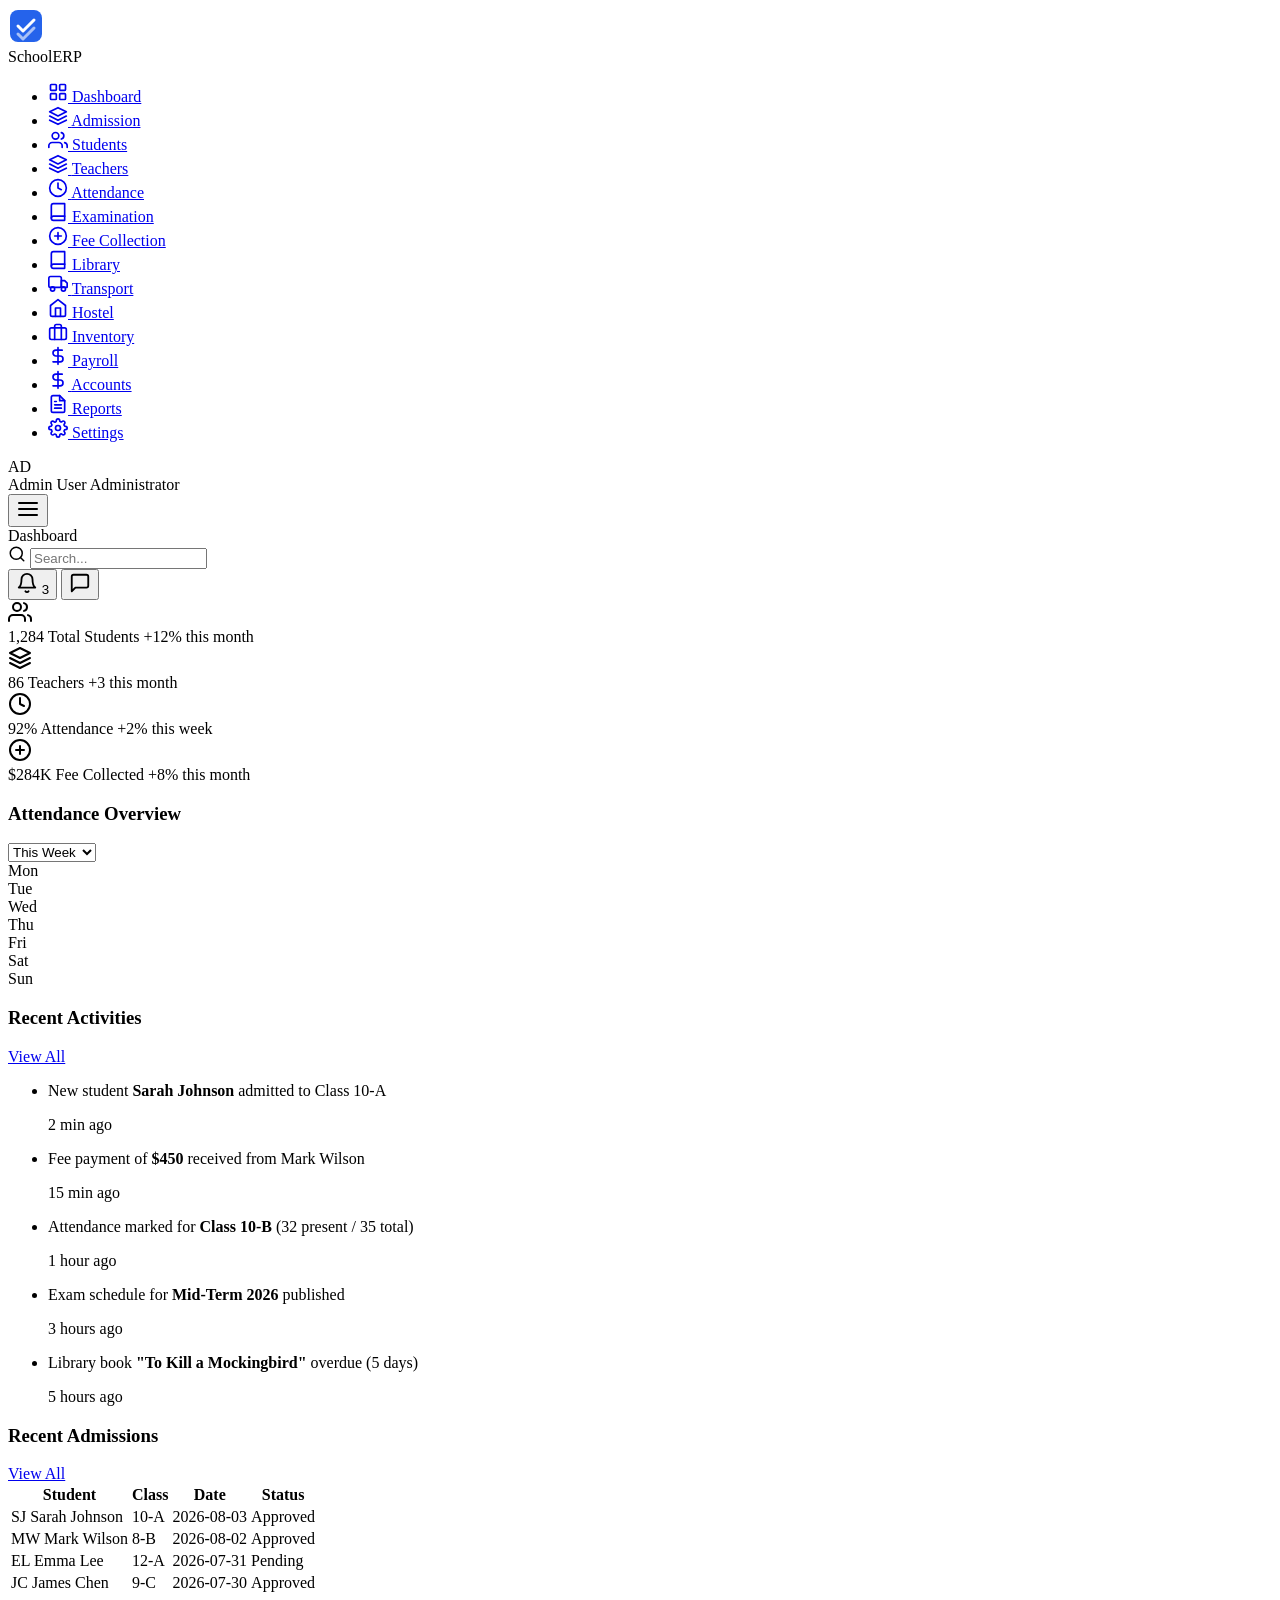
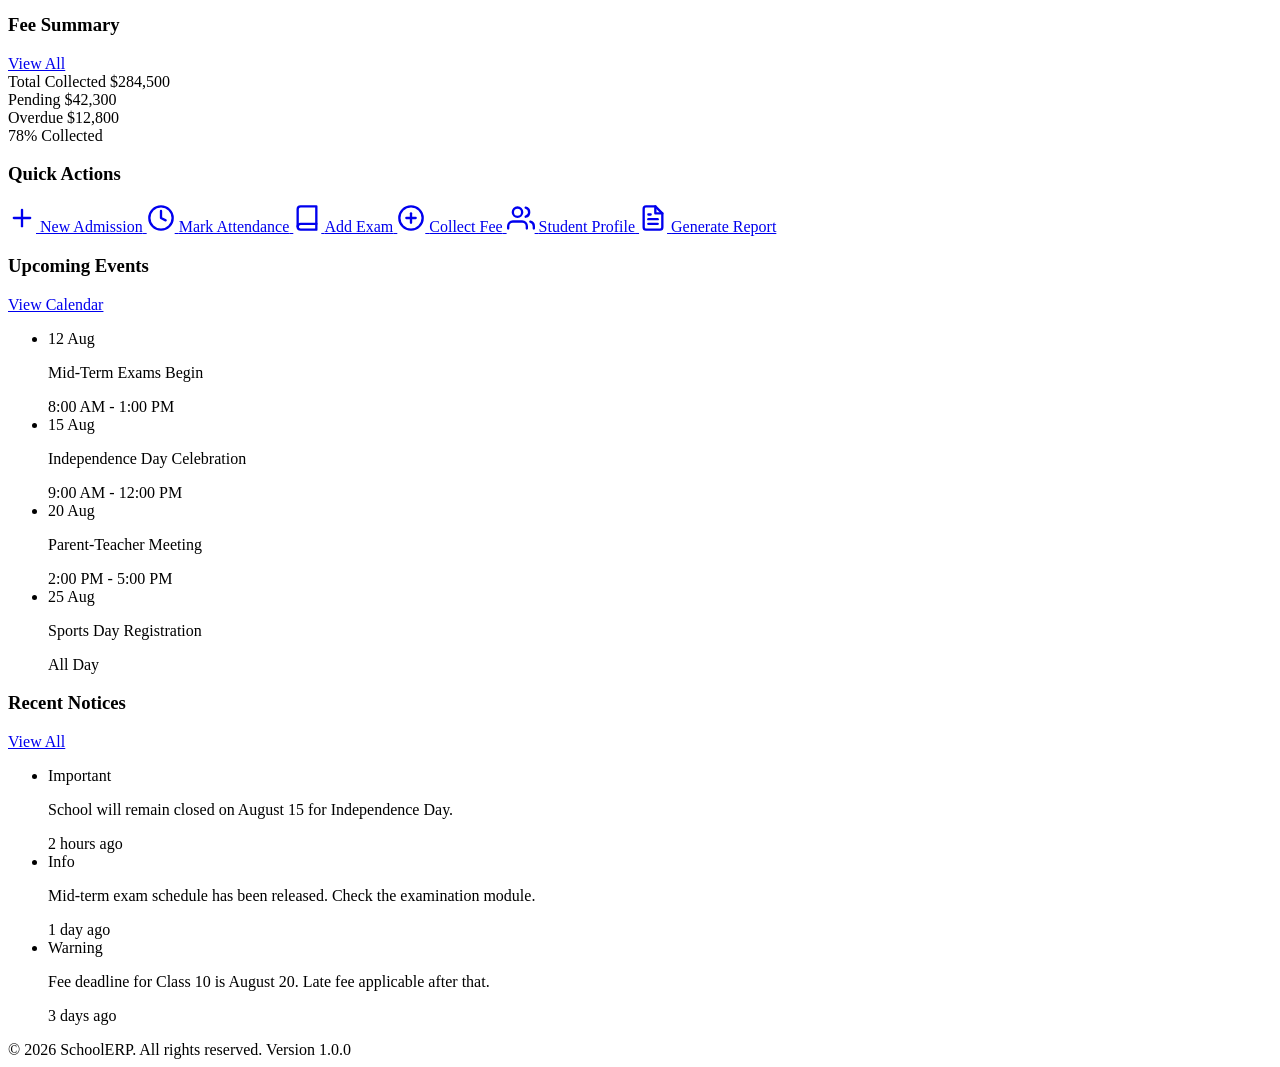
==== index.html @ 96eaa545 "Change greeting from 'Hello' to 'Goodbye'" ====
<!DOCTYPE html>
<html lang="en">
<head>
    <meta charset="UTF-8" />
    <meta name="viewport" content="width=device-width, initial-scale=1.0" />
    <title>School ERP | Dashboard</title>
    <link rel="stylesheet" href="assets/css/style.css" />
    <link rel="stylesheet" href="assets/css/dashboard.css" />
</head>
<body>

    <!-- ===== SIDEBAR ===== -->
    <aside class="sidebar" id="sidebar" role="navigation" aria-label="Main Navigation">
        <div class="sidebar-brand">
            <div class="brand-icon">
                <svg width="36" height="36" viewBox="0 0 36 36" fill="none" xmlns="http://www.w3.org/2000/svg">
                    <rect x="2" y="2" width="32" height="32" rx="8" fill="#2563EB" />
                    <path d="M10 18L15 23L26 12" stroke="white" stroke-width="3" stroke-linecap="round" stroke-linejoin="round" />
                    <path d="M10 26L15 31L26 20" stroke="white" stroke-width="3" stroke-linecap="round" stroke-linejoin="round" opacity="0.6" />
                </svg>
            </div>
            <span class="brand-name">SchoolERP</span>
        </div>

        <nav class="sidebar-nav">
            <ul class="nav-list">
                <li class="nav-item active">
                    <a href="dashboard.html" class="nav-link">
                        <svg class="nav-icon" width="20" height="20" viewBox="0 0 24 24" fill="none" stroke="currentColor" stroke-width="2" stroke-linecap="round" stroke-linejoin="round"><rect x="3" y="3" width="7" height="7" rx="1"/><rect x="14" y="3" width="7" height="7" rx="1"/><rect x="3" y="14" width="7" height="7" rx="1"/><rect x="14" y="14" width="7" height="7" rx="1"/></svg>
                        <span>Dashboard</span>
                    </a>
                </li>
                <li class="nav-item">
                    <a href="pages/admission/admission.html" class="nav-link">
                        <svg class="nav-icon" width="20" height="20" viewBox="0 0 24 24" fill="none" stroke="currentColor" stroke-width="2" stroke-linecap="round" stroke-linejoin="round"><path d="M12 2L2 7l10 5 10-5-10-5z"/><path d="M2 17l10 5 10-5"/><path d="M2 12l10 5 10-5"/></svg>
                        <span>Admission</span>
                    </a>
                </li>
                <li class="nav-item">
                    <a href="pages/students/students.html" class="nav-link">
                        <svg class="nav-icon" width="20" height="20" viewBox="0 0 24 24" fill="none" stroke="currentColor" stroke-width="2" stroke-linecap="round" stroke-linejoin="round"><path d="M17 21v-2a4 4 0 0 0-4-4H5a4 4 0 0 0-4 4v2"/><circle cx="9" cy="7" r="4"/><path d="M23 21v-2a4 4 0 0 0-3-3.87"/><path d="M16 3.13a4 4 0 0 1 0 7.75"/></svg>
                        <span>Students</span>
                    </a>
                </li>
                <li class="nav-item">
                    <a href="pages/teachers/teachers.html" class="nav-link">
                        <svg class="nav-icon" width="20" height="20" viewBox="0 0 24 24" fill="none" stroke="currentColor" stroke-width="2" stroke-linecap="round" stroke-linejoin="round"><path d="M12 2L2 7l10 5 10-5-10-5z"/><path d="M2 17l10 5 10-5"/><path d="M2 12l10 5 10-5"/></svg>
                        <span>Teachers</span>
                    </a>
                </li>
                <li class="nav-item">
                    <a href="pages/attendance/attendance.html" class="nav-link">
                        <svg class="nav-icon" width="20" height="20" viewBox="0 0 24 24" fill="none" stroke="currentColor" stroke-width="2" stroke-linecap="round" stroke-linejoin="round"><circle cx="12" cy="12" r="10"/><polyline points="12 6 12 12 16 14"/></svg>
                        <span>Attendance</span>
                    </a>
                </li>
                <li class="nav-item">
                    <a href="pages/examination/examination.html" class="nav-link">
                        <svg class="nav-icon" width="20" height="20" viewBox="0 0 24 24" fill="none" stroke="currentColor" stroke-width="2" stroke-linecap="round" stroke-linejoin="round"><path d="M4 19.5A2.5 2.5 0 0 1 6.5 17H20"/><path d="M6.5 2H20v20H6.5A2.5 2.5 0 0 1 4 19.5v-15A2.5 2.5 0 0 1 6.5 2z"/></svg>
                        <span>Examination</span>
                    </a>
                </li>
                <li class="nav-item">
                    <a href="pages/fees/fees.html" class="nav-link">
                        <svg class="nav-icon" width="20" height="20" viewBox="0 0 24 24" fill="none" stroke="currentColor" stroke-width="2" stroke-linecap="round" stroke-linejoin="round"><circle cx="12" cy="12" r="10"/><path d="M8 12h8"/><path d="M12 8v8"/></svg>
                        <span>Fee Collection</span>
                    </a>
                </li>
                <li class="nav-item">
                    <a href="pages/library/library.html" class="nav-link">
                        <svg class="nav-icon" width="20" height="20" viewBox="0 0 24 24" fill="none" stroke="currentColor" stroke-width="2" stroke-linecap="round" stroke-linejoin="round"><path d="M4 19.5A2.5 2.5 0 0 1 6.5 17H20"/><path d="M6.5 2H20v20H6.5A2.5 2.5 0 0 1 4 19.5v-15A2.5 2.5 0 0 1 6.5 2z"/></svg>
                        <span>Library</span>
                    </a>
                </li>
                <li class="nav-item">
                    <a href="pages/transport/transport.html" class="nav-link">
                        <svg class="nav-icon" width="20" height="20" viewBox="0 0 24 24" fill="none" stroke="currentColor" stroke-width="2" stroke-linecap="round" stroke-linejoin="round"><rect x="1" y="3" width="15" height="13" rx="2"/><polyline points="16 8 20 8 23 11 23 16 16 16 16 8"/><circle cx="5.5" cy="18" r="2.5"/><circle cx="18.5" cy="18" r="2.5"/></svg>
                        <span>Transport</span>
                    </a>
                </li>
                <li class="nav-item">
                    <a href="pages/hostel/hostel.html" class="nav-link">
                        <svg class="nav-icon" width="20" height="20" viewBox="0 0 24 24" fill="none" stroke="currentColor" stroke-width="2" stroke-linecap="round" stroke-linejoin="round"><path d="M3 9l9-7 9 7v11a2 2 0 0 1-2 2H5a2 2 0 0 1-2-2z"/><polyline points="9 22 9 12 15 12 15 22"/></svg>
                        <span>Hostel</span>
                    </a>
                </li>
                <li class="nav-item">
                    <a href="pages/inventory/inventory.html" class="nav-link">
                        <svg class="nav-icon" width="20" height="20" viewBox="0 0 24 24" fill="none" stroke="currentColor" stroke-width="2" stroke-linecap="round" stroke-linejoin="round"><rect x="2" y="7" width="20" height="14" rx="2" ry="2"/><path d="M16 21V5a2 2 0 0 0-2-2h-4a2 2 0 0 0-2 2v16"/></svg>
                        <span>Inventory</span>
                    </a>
                </li>
                <li class="nav-item">
                    <a href="pages/payroll/payroll.html" class="nav-link">
                        <svg class="nav-icon" width="20" height="20" viewBox="0 0 24 24" fill="none" stroke="currentColor" stroke-width="2" stroke-linecap="round" stroke-linejoin="round"><path d="M12 2v20"/><path d="M17 5H9.5a3.5 3.5 0 0 0 0 7h5a3.5 3.5 0 0 1 0 7H6"/></svg>
                        <span>Payroll</span>
                    </a>
                </li>
                <li class="nav-item">
                    <a href="pages/accounts/accounts.html" class="nav-link">
                        <svg class="nav-icon" width="20" height="20" viewBox="0 0 24 24" fill="none" stroke="currentColor" stroke-width="2" stroke-linecap="round" stroke-linejoin="round"><path d="M12 2v20"/><path d="M17 5H9.5a3.5 3.5 0 0 0 0 7h5a3.5 3.5 0 0 1 0 7H6"/></svg>
                        <span>Accounts</span>
                    </a>
                </li>
                <li class="nav-item">
                    <a href="pages/reports/reports.html" class="nav-link">
                        <svg class="nav-icon" width="20" height="20" viewBox="0 0 24 24" fill="none" stroke="currentColor" stroke-width="2" stroke-linecap="round" stroke-linejoin="round"><path d="M14 2H6a2 2 0 0 0-2 2v16a2 2 0 0 0 2 2h12a2 2 0 0 0 2-2V8z"/><polyline points="14 2 14 8 20 8"/><line x1="16" y1="13" x2="8" y2="13"/><line x1="16" y1="17" x2="8" y2="17"/><polyline points="10 9 9 9 8 9"/></svg>
                        <span>Reports</span>
                    </a>
                </li>
                <li class="nav-item">
                    <a href="pages/settings/settings.html" class="nav-link">
                        <svg class="nav-icon" width="20" height="20" viewBox="0 0 24 24" fill="none" stroke="currentColor" stroke-width="2" stroke-linecap="round" stroke-linejoin="round"><circle cx="12" cy="12" r="3"/><path d="M19.4 15a1.65 1.65 0 0 0 .33 1.82l.06.06a2 2 0 0 1 0 2.83 2 2 0 0 1-2.83 0l-.06-.06a1.65 1.65 0 0 0-1.82-.33 1.65 1.65 0 0 0-1 1.51V21a2 2 0 0 1-2 2 2 2 0 0 1-2-2v-.09A1.65 1.65 0 0 0 9 19.4a1.65 1.65 0 0 0-1.82.33l-.06.06a2 2 0 0 1-2.83 0 2 2 0 0 1 0-2.83l.06-.06A1.65 1.65 0 0 0 4.68 15a1.65 1.65 0 0 0-1.51-1H3a2 2 0 0 1-2-2 2 2 0 0 1 2-2h.09A1.65 1.65 0 0 0 4.6 9a1.65 1.65 0 0 0-.33-1.82l-.06-.06a2 2 0 0 1 0-2.83 2 2 0 0 1 2.83 0l.06.06A1.65 1.65 0 0 0 9 4.68a1.65 1.65 0 0 0 1-1.51V3a2 2 0 0 1 2-2 2 2 0 0 1 2 2v.09a1.65 1.65 0 0 0 1 1.51 1.65 1.65 0 0 0 1.82-.33l.06-.06a2 2 0 0 1 2.83 0 2 2 0 0 1 0 2.83l-.06.06A1.65 1.65 0 0 0 19.4 9a1.65 1.65 0 0 0 1.51 1H21a2 2 0 0 1 2 2 2 2 0 0 1-2 2h-.09a1.65 1.65 0 0 0-1.51 1z"/></svg>
                        <span>Settings</span>
                    </a>
                </li>
            </ul>
        </nav>

        <div class="sidebar-footer">
            <div class="user-mini">
                <div class="user-avatar">AD</div>
                <div class="user-info">
                    <span class="user-name">Admin User</span>
                    <span class="user-role">Administrator</span>
                </div>
            </div>
        </div>
    </aside>

    <!-- ===== MAIN CONTENT ===== -->
    <div class="main-wrapper" id="mainWrapper">
        <!-- Header -->
        <header class="main-header" id="mainHeader">
            <div class="header-left">
                <button class="sidebar-toggle" id="sidebarToggle" aria-label="Toggle Sidebar">
                    <svg width="24" height="24" viewBox="0 0 24 24" fill="none" stroke="currentColor" stroke-width="2" stroke-linecap="round" stroke-linejoin="round"><line x1="3" y1="12" x2="21" y2="12"/><line x1="3" y1="6" x2="21" y2="6"/><line x1="3" y1="18" x2="21" y2="18"/></svg>
                </button>
                <div class="breadcrumb">
                    <span class="breadcrumb-item">Dashboard</span>
                </div>
            </div>
            <div class="header-right">
                <div class="header-search">
                    <svg width="18" height="18" viewBox="0 0 24 24" fill="none" stroke="currentColor" stroke-width="2" stroke-linecap="round" stroke-linejoin="round"><circle cx="11" cy="11" r="8"/><line x1="21" y1="21" x2="16.65" y2="16.65"/></svg>
                    <input type="text" placeholder="Search..." aria-label="Search" />
                </div>
                <button class="header-btn" aria-label="Notifications">
                    <svg width="22" height="22" viewBox="0 0 24 24" fill="none" stroke="currentColor" stroke-width="2" stroke-linecap="round" stroke-linejoin="round"><path d="M18 8A6 6 0 0 0 6 8c0 7-3 9-3 9h18s-3-2-3-9"/><path d="M13.73 21a2 2 0 0 1-3.46 0"/></svg>
                    <span class="badge-dot">3</span>
                </button>
                <button class="header-btn" aria-label="Messages">
                    <svg width="22" height="22" viewBox="0 0 24 24" fill="none" stroke="currentColor" stroke-width="2" stroke-linecap="round" stroke-linejoin="round"><path d="M21 15a2 2 0 0 1-2 2H7l-4 4V5a2 2 0 0 1 2-2h14a2 2 0 0 1 2 2z"/></svg>
                </button>
            </div>
        </header>

        <!-- Page Content -->
        <main class="page-content" id="pageContent">
            <!-- Stats Row -->
            <section class="stats-grid" aria-label="Statistics">
                <div class="stat-card">
                    <div class="stat-icon blue">
                        <svg width="24" height="24" viewBox="0 0 24 24" fill="none" stroke="currentColor" stroke-width="2" stroke-linecap="round" stroke-linejoin="round"><path d="M17 21v-2a4 4 0 0 0-4-4H5a4 4 0 0 0-4 4v2"/><circle cx="9" cy="7" r="4"/><path d="M23 21v-2a4 4 0 0 0-3-3.87"/><path d="M16 3.13a4 4 0 0 1 0 7.75"/></svg>
                    </div>
                    <div class="stat-content">
                        <span class="stat-value">1,284</span>
                        <span class="stat-label">Total Students</span>
                        <span class="stat-change positive">+12% this month</span>
                    </div>
                </div>
                <div class="stat-card">
                    <div class="stat-icon green">
                        <svg width="24" height="24" viewBox="0 0 24 24" fill="none" stroke="currentColor" stroke-width="2" stroke-linecap="round" stroke-linejoin="round"><path d="M12 2L2 7l10 5 10-5-10-5z"/><path d="M2 17l10 5 10-5"/><path d="M2 12l10 5 10-5"/></svg>
                    </div>
                    <div class="stat-content">
                        <span class="stat-value">86</span>
                        <span class="stat-label">Teachers</span>
                        <span class="stat-change positive">+3 this month</span>
                    </div>
                </div>
                <div class="stat-card">
                    <div class="stat-icon orange">
                        <svg width="24" height="24" viewBox="0 0 24 24" fill="none" stroke="currentColor" stroke-width="2" stroke-linecap="round" stroke-linejoin="round"><circle cx="12" cy="12" r="10"/><polyline points="12 6 12 12 16 14"/></svg>
                    </div>
                    <div class="stat-content">
                        <span class="stat-value">92%</span>
                        <span class="stat-label">Attendance</span>
                        <span class="stat-change positive">+2% this week</span>
                    </div>
                </div>
                <div class="stat-card">
                    <div class="stat-icon purple">
                        <svg width="24" height="24" viewBox="0 0 24 24" fill="none" stroke="currentColor" stroke-width="2" stroke-linecap="round" stroke-linejoin="round"><circle cx="12" cy="12" r="10"/><path d="M8 12h8"/><path d="M12 8v8"/></svg>
                    </div>
                    <div class="stat-content">
                        <span class="stat-value">$284K</span>
                        <span class="stat-label">Fee Collected</span>
                        <span class="stat-change positive">+8% this month</span>
                    </div>
                </div>
            </section>

            <!-- Charts & Activity -->
            <div class="dashboard-grid">
                <!-- Chart Card -->
                <section class="card chart-card">
                    <div class="card-header">
                        <h3 class="card-title">Attendance Overview</h3>
                        <div class="card-actions">
                            <select class="form-select-sm">
                                <option>This Week</option>
                                <option>This Month</option>
                                <option>This Year</option>
                            </select>
                        </div>
                    </div>
                    <div class="card-body">
                        <div class="chart-placeholder">
                            <!-- Dummy chart bars -->
                            <div class="chart-bar-group">
                                <div class="chart-bar" style="height:65%;"></div>
                                <span>Mon</span>
                            </div>
                            <div class="chart-bar-group">
                                <div class="chart-bar" style="height:78%;"></div>
                                <span>Tue</span>
                            </div>
                            <div class="chart-bar-group">
                                <div class="chart-bar" style="height:55%;"></div>
                                <span>Wed</span>
                            </div>
                            <div class="chart-bar-group">
                                <div class="chart-bar" style="height:92%;"></div>
                                <span>Thu</span>
                            </div>
                            <div class="chart-bar-group">
                                <div class="chart-bar" style="height:70%;"></div>
                                <span>Fri</span>
                            </div>
                            <div class="chart-bar-group">
                                <div class="chart-bar" style="height:60%;"></div>
                                <span>Sat</span>
                            </div>
                            <div class="chart-bar-group">
                                <div class="chart-bar" style="height:45%;"></div>
                                <span>Sun</span>
                            </div>
                        </div>
                    </div>
                </section>

                <!-- Recent Activities -->
                <section class="card activity-card">
                    <div class="card-header">
                        <h3 class="card-title">Recent Activities</h3>
                        <a href="#" class="card-link">View All</a>
                    </div>
                    <div class="card-body">
                        <ul class="activity-list">
                            <li class="activity-item">
                                <span class="activity-dot blue"></span>
                                <div class="activity-content">
                                    <p class="activity-text">New student <strong>Sarah Johnson</strong> admitted to Class 10-A</p>
                                    <span class="activity-time">2 min ago</span>
                                </div>
                            </li>
                            <li class="activity-item">
                                <span class="activity-dot green"></span>
                                <div class="activity-content">
                                    <p class="activity-text">Fee payment of <strong>$450</strong> received from Mark Wilson</p>
                                    <span class="activity-time">15 min ago</span>
                                </div>
                            </li>
                            <li class="activity-item">
                                <span class="activity-dot orange"></span>
                                <div class="activity-content">
                                    <p class="activity-text">Attendance marked for <strong>Class 10-B</strong> (32 present / 35 total)</p>
                                    <span class="activity-time">1 hour ago</span>
                                </div>
                            </li>
                            <li class="activity-item">
                                <span class="activity-dot purple"></span>
                                <div class="activity-content">
                                    <p class="activity-text">Exam schedule for <strong>Mid-Term 2026</strong> published</p>
                                    <span class="activity-time">3 hours ago</span>
                                </div>
                            </li>
                            <li class="activity-item">
                                <span class="activity-dot red"></span>
                                <div class="activity-content">
                                    <p class="activity-text">Library book <strong>"To Kill a Mockingbird"</strong> overdue (5 days)</p>
                                    <span class="activity-time">5 hours ago</span>
                                </div>
                            </li>
                        </ul>
                    </div>
                </section>
            </div>

            <!-- Recent Admissions & Fee Summary -->
            <div class="dashboard-grid-2">
                <!-- Recent Admissions -->
                <section class="card">
                    <div class="card-header">
                        <h3 class="card-title">Recent Admissions</h3>
                        <a href="pages/admission/admission.html" class="card-link">View All</a>
                    </div>
                    <div class="card-body p-0">
                        <table class="table table-compact">
                            <thead>
                                <tr>
                                    <th>Student</th>
                                    <th>Class</th>
                                    <th>Date</th>
                                    <th>Status</th>
                                </tr>
                            </thead>
                            <tbody>
                                <tr>
                                    <td><span class="table-avatar">SJ</span> Sarah Johnson</td>
                                    <td>10-A</td>
                                    <td>2026-08-03</td>
                                    <td><span class="badge success">Approved</span></td>
                                </tr>
                                <tr>
                                    <td><span class="table-avatar">MW</span> Mark Wilson</td>
                                    <td>8-B</td>
                                    <td>2026-08-02</td>
                                    <td><span class="badge success">Approved</span></td>
                                </tr>
                                <tr>
                                    <td><span class="table-avatar">EL</span> Emma Lee</td>
                                    <td>12-A</td>
                                    <td>2026-07-31</td>
                                    <td><span class="badge warning">Pending</span></td>
                                </tr>
                                <tr>
                                    <td><span class="table-avatar">JC</span> James Chen</td>
                                    <td>9-C</td>
                                    <td>2026-07-30</td>
                                    <td><span class="badge success">Approved</span></td>
                                </tr>
                            </tbody>
                        </table>
                    </div>
                </section>

                <!-- Fee Summary -->
                <section class="card">
                    <div class="card-header">
                        <h3 class="card-title">Fee Summary</h3>
                        <a href="pages/fees/fees.html" class="card-link">View All</a>
                    </div>
                    <div class="card-body">
                        <div class="fee-summary">
                            <div class="fee-item">
                                <span class="fee-label">Total Collected</span>
                                <span class="fee-value">$284,500</span>
                            </div>
                            <div class="fee-item">
                                <span class="fee-label">Pending</span>
                                <span class="fee-value">$42,300</span>
                            </div>
                            <div class="fee-item">
                                <span class="fee-label">Overdue</span>
                                <span class="fee-value">$12,800</span>
                            </div>
                            <div class="fee-progress">
                                <div class="fee-progress-bar" style="width:78%;"></div>
                                <span class="fee-progress-label">78% Collected</span>
                            </div>
                        </div>
                    </div>
                </section>
            </div>

            <!-- Quick Actions -->
            <section class="quick-actions">
                <h3 class="quick-actions-title">Quick Actions</h3>
                <div class="quick-actions-grid">
                    <a href="pages/admission/admission.html" class="quick-action">
                        <svg width="28" height="28" viewBox="0 0 24 24" fill="none" stroke="currentColor" stroke-width="2" stroke-linecap="round" stroke-linejoin="round"><path d="M12 5v14"/><path d="M5 12h14"/></svg>
                        <span>New Admission</span>
                    </a>
                    <a href="pages/attendance/attendance.html" class="quick-action">
                        <svg width="28" height="28" viewBox="0 0 24 24" fill="none" stroke="currentColor" stroke-width="2" stroke-linecap="round" stroke-linejoin="round"><circle cx="12" cy="12" r="10"/><polyline points="12 6 12 12 16 14"/></svg>
                        <span>Mark Attendance</span>
                    </a>
                    <a href="pages/examination/examination.html" class="quick-action">
                        <svg width="28" height="28" viewBox="0 0 24 24" fill="none" stroke="currentColor" stroke-width="2" stroke-linecap="round" stroke-linejoin="round"><path d="M4 19.5A2.5 2.5 0 0 1 6.5 17H20"/><path d="M6.5 2H20v20H6.5A2.5 2.5 0 0 1 4 19.5v-15A2.5 2.5 0 0 1 6.5 2z"/></svg>
                        <span>Add Exam</span>
                    </a>
                    <a href="pages/fees/fees.html" class="quick-action">
                        <svg width="28" height="28" viewBox="0 0 24 24" fill="none" stroke="currentColor" stroke-width="2" stroke-linecap="round" stroke-linejoin="round"><circle cx="12" cy="12" r="10"/><path d="M8 12h8"/><path d="M12 8v8"/></svg>
                        <span>Collect Fee</span>
                    </a>
                    <a href="pages/students/students.html" class="quick-action">
                        <svg width="28" height="28" viewBox="0 0 24 24" fill="none" stroke="currentColor" stroke-width="2" stroke-linecap="round" stroke-linejoin="round"><path d="M17 21v-2a4 4 0 0 0-4-4H5a4 4 0 0 0-4 4v2"/><circle cx="9" cy="7" r="4"/><path d="M23 21v-2a4 4 0 0 0-3-3.87"/><path d="M16 3.13a4 4 0 0 1 0 7.75"/></svg>
                        <span>Student Profile</span>
                    </a>
                    <a href="pages/reports/reports.html" class="quick-action">
                        <svg width="28" height="28" viewBox="0 0 24 24" fill="none" stroke="currentColor" stroke-width="2" stroke-linecap="round" stroke-linejoin="round"><path d="M14 2H6a2 2 0 0 0-2 2v16a2 2 0 0 0 2 2h12a2 2 0 0 0 2-2V8z"/><polyline points="14 2 14 8 20 8"/><line x1="16" y1="13" x2="8" y2="13"/><line x1="16" y1="17" x2="8" y2="17"/><polyline points="10 9 9 9 8 9"/></svg>
                        <span>Generate Report</span>
                    </a>
                </div>
            </section>

            <!-- Calendar & Notices -->
            <div class="dashboard-grid-2">
                <section class="card">
                    <div class="card-header">
                        <h3 class="card-title">Upcoming Events</h3>
                        <a href="#" class="card-link">View Calendar</a>
                    </div>
                    <div class="card-body">
                        <ul class="event-list">
                            <li class="event-item">
                                <span class="event-date">
                                    <span class="event-day">12</span>
                                    <span class="event-month">Aug</span>
                                </span>
                                <div class="event-info">
                                    <p class="event-title">Mid-Term Exams Begin</p>
                                    <span class="event-time">8:00 AM - 1:00 PM</span>
                                </div>
                            </li>
                            <li class="event-item">
                                <span class="event-date">
                                    <span class="event-day">15</span>
                                    <span class="event-month">Aug</span>
                                </span>
                                <div class="event-info">
                                    <p class="event-title">Independence Day Celebration</p>
                                    <span class="event-time">9:00 AM - 12:00 PM</span>
                                </div>
                            </li>
                            <li class="event-item">
                                <span class="event-date">
                                    <span class="event-day">20</span>
                                    <span class="event-month">Aug</span>
                                </span>
                                <div class="event-info">
                                    <p class="event-title">Parent-Teacher Meeting</p>
                                    <span class="event-time">2:00 PM - 5:00 PM</span>
                                </div>
                            </li>
                            <li class="event-item">
                                <span class="event-date">
                                    <span class="event-day">25</span>
                                    <span class="event-month">Aug</span>
                                </span>
                                <div class="event-info">
                                    <p class="event-title">Sports Day Registration</p>
                                    <span class="event-time">All Day</span>
                                </div>
                            </li>
                        </ul>
                    </div>
                </section>

                <section class="card">
                    <div class="card-header">
                        <h3 class="card-title">Recent Notices</h3>
                        <a href="#" class="card-link">View All</a>
                    </div>
                    <div class="card-body">
                        <ul class="notice-list">
                            <li class="notice-item">
                                <span class="notice-badge important">Important</span>
                                <p class="notice-text">School will remain closed on August 15 for Independence Day.</p>
                                <span class="notice-time">2 hours ago</span>
                            </li>
                            <li class="notice-item">
                                <span class="notice-badge info">Info</span>
                                <p class="notice-text">Mid-term exam schedule has been released. Check the examination module.</p>
                                <span class="notice-time">1 day ago</span>
                            </li>
                            <li class="notice-item">
                                <span class="notice-badge warning">Warning</span>
                                <p class="notice-text">Fee deadline for Class 10 is August 20. Late fee applicable after that.</p>
                                <span class="notice-time">3 days ago</span>
                            </li>
                        </ul>
                    </div>
                </section>
            </div>
        </main>

        <!-- Footer -->
        <footer class="main-footer">
            <span>&copy; 2026 SchoolERP. All rights reserved.</span>
            <span>Version 1.0.0</span>
        </footer>
    </div>

    <!-- ===== SCRIPTS ===== -->
    <script src="assets/js/script.js"></script>
    <script src="assets/js/dashboard.js"></script>
</body>
</html>
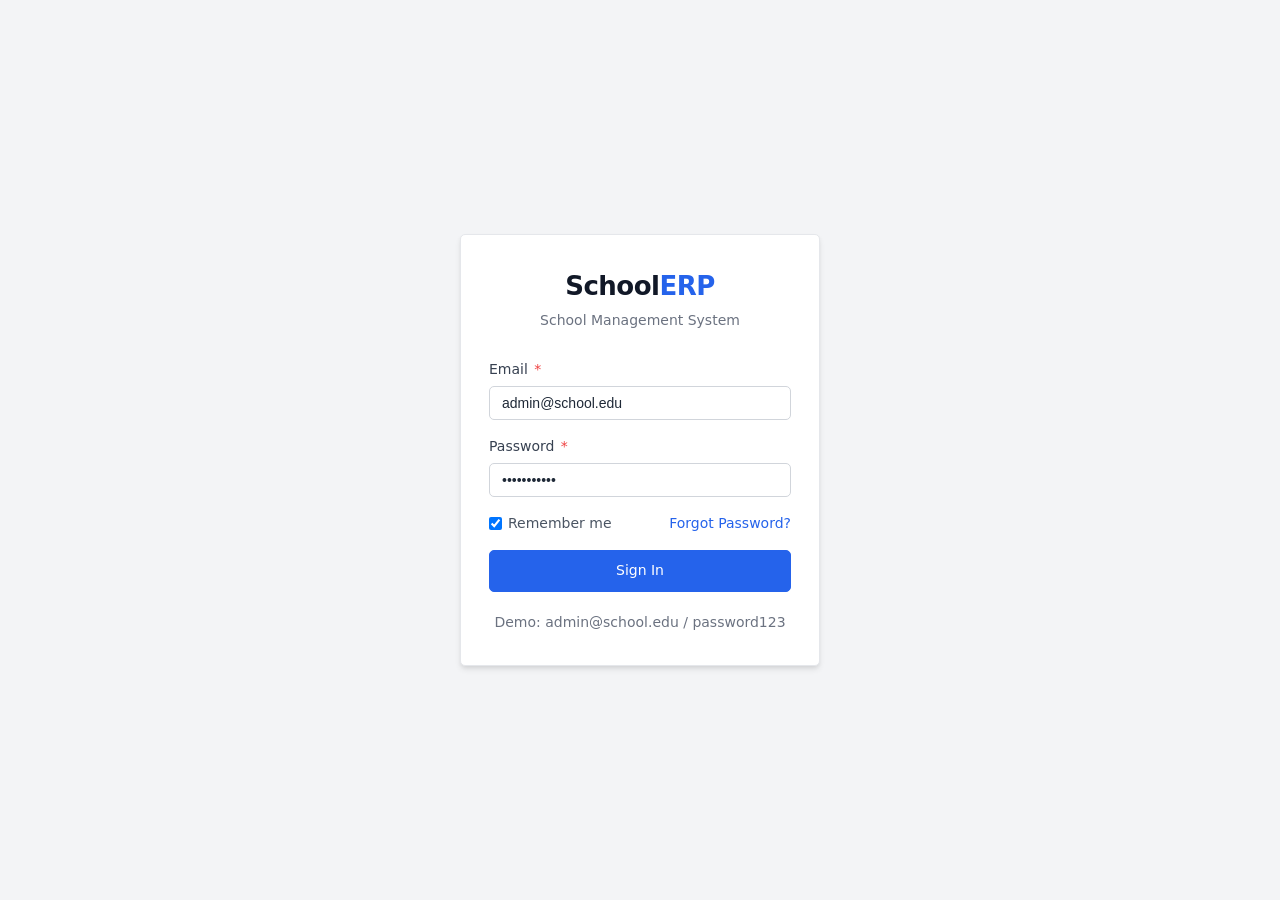
==== commit e228b642: "Create index.html" ====
--- a/index.html
+++ b/index.html
@@ -3,499 +3,36 @@
 <head>
     <meta charset="UTF-8" />
     <meta name="viewport" content="width=device-width, initial-scale=1.0" />
-    <title>School ERP | Dashboard</title>
+    <title>School ERP</title>
+    <!-- Redirect to Login -->
+    <meta http-equiv="refresh" content="0; url=login.html" />
     <link rel="stylesheet" href="assets/css/style.css" />
-    <link rel="stylesheet" href="assets/css/dashboard.css" />
+    <style>
+        body {
+            display: flex;
+            align-items: center;
+            justify-content: center;
+            min-height: 100vh;
+            background: var(--gray-100);
+            font-family: var(--font-family);
+        }
+        .splash {
+            text-align: center;
+        }
+        .splash h1 {
+            font-size: 42px;
+            color: var(--primary);
+        }
+        .splash p {
+            color: var(--gray-500);
+        }
+    </style>
 </head>
 <body>
-
-    <!-- ===== SIDEBAR ===== -->
-    <aside class="sidebar" id="sidebar" role="navigation" aria-label="Main Navigation">
-        <div class="sidebar-brand">
-            <div class="brand-icon">
-                <svg width="36" height="36" viewBox="0 0 36 36" fill="none" xmlns="http://www.w3.org/2000/svg">
-                    <rect x="2" y="2" width="32" height="32" rx="8" fill="#2563EB" />
-                    <path d="M10 18L15 23L26 12" stroke="white" stroke-width="3" stroke-linecap="round" stroke-linejoin="round" />
-                    <path d="M10 26L15 31L26 20" stroke="white" stroke-width="3" stroke-linecap="round" stroke-linejoin="round" opacity="0.6" />
-                </svg>
-            </div>
-            <span class="brand-name">SchoolERP</span>
-        </div>
-
-        <nav class="sidebar-nav">
-            <ul class="nav-list">
-                <li class="nav-item active">
-                    <a href="dashboard.html" class="nav-link">
-                        <svg class="nav-icon" width="20" height="20" viewBox="0 0 24 24" fill="none" stroke="currentColor" stroke-width="2" stroke-linecap="round" stroke-linejoin="round"><rect x="3" y="3" width="7" height="7" rx="1"/><rect x="14" y="3" width="7" height="7" rx="1"/><rect x="3" y="14" width="7" height="7" rx="1"/><rect x="14" y="14" width="7" height="7" rx="1"/></svg>
-                        <span>Dashboard</span>
-                    </a>
-                </li>
-                <li class="nav-item">
-                    <a href="pages/admission/admission.html" class="nav-link">
-                        <svg class="nav-icon" width="20" height="20" viewBox="0 0 24 24" fill="none" stroke="currentColor" stroke-width="2" stroke-linecap="round" stroke-linejoin="round"><path d="M12 2L2 7l10 5 10-5-10-5z"/><path d="M2 17l10 5 10-5"/><path d="M2 12l10 5 10-5"/></svg>
-                        <span>Admission</span>
-                    </a>
-                </li>
-                <li class="nav-item">
-                    <a href="pages/students/students.html" class="nav-link">
-                        <svg class="nav-icon" width="20" height="20" viewBox="0 0 24 24" fill="none" stroke="currentColor" stroke-width="2" stroke-linecap="round" stroke-linejoin="round"><path d="M17 21v-2a4 4 0 0 0-4-4H5a4 4 0 0 0-4 4v2"/><circle cx="9" cy="7" r="4"/><path d="M23 21v-2a4 4 0 0 0-3-3.87"/><path d="M16 3.13a4 4 0 0 1 0 7.75"/></svg>
-                        <span>Students</span>
-                    </a>
-                </li>
-                <li class="nav-item">
-                    <a href="pages/teachers/teachers.html" class="nav-link">
-                        <svg class="nav-icon" width="20" height="20" viewBox="0 0 24 24" fill="none" stroke="currentColor" stroke-width="2" stroke-linecap="round" stroke-linejoin="round"><path d="M12 2L2 7l10 5 10-5-10-5z"/><path d="M2 17l10 5 10-5"/><path d="M2 12l10 5 10-5"/></svg>
-                        <span>Teachers</span>
-                    </a>
-                </li>
-                <li class="nav-item">
-                    <a href="pages/attendance/attendance.html" class="nav-link">
-                        <svg class="nav-icon" width="20" height="20" viewBox="0 0 24 24" fill="none" stroke="currentColor" stroke-width="2" stroke-linecap="round" stroke-linejoin="round"><circle cx="12" cy="12" r="10"/><polyline points="12 6 12 12 16 14"/></svg>
-                        <span>Attendance</span>
-                    </a>
-                </li>
-                <li class="nav-item">
-                    <a href="pages/examination/examination.html" class="nav-link">
-                        <svg class="nav-icon" width="20" height="20" viewBox="0 0 24 24" fill="none" stroke="currentColor" stroke-width="2" stroke-linecap="round" stroke-linejoin="round"><path d="M4 19.5A2.5 2.5 0 0 1 6.5 17H20"/><path d="M6.5 2H20v20H6.5A2.5 2.5 0 0 1 4 19.5v-15A2.5 2.5 0 0 1 6.5 2z"/></svg>
-                        <span>Examination</span>
-                    </a>
-                </li>
-                <li class="nav-item">
-                    <a href="pages/fees/fees.html" class="nav-link">
-                        <svg class="nav-icon" width="20" height="20" viewBox="0 0 24 24" fill="none" stroke="currentColor" stroke-width="2" stroke-linecap="round" stroke-linejoin="round"><circle cx="12" cy="12" r="10"/><path d="M8 12h8"/><path d="M12 8v8"/></svg>
-                        <span>Fee Collection</span>
-                    </a>
-                </li>
-                <li class="nav-item">
-                    <a href="pages/library/library.html" class="nav-link">
-                        <svg class="nav-icon" width="20" height="20" viewBox="0 0 24 24" fill="none" stroke="currentColor" stroke-width="2" stroke-linecap="round" stroke-linejoin="round"><path d="M4 19.5A2.5 2.5 0 0 1 6.5 17H20"/><path d="M6.5 2H20v20H6.5A2.5 2.5 0 0 1 4 19.5v-15A2.5 2.5 0 0 1 6.5 2z"/></svg>
-                        <span>Library</span>
-                    </a>
-                </li>
-                <li class="nav-item">
-                    <a href="pages/transport/transport.html" class="nav-link">
-                        <svg class="nav-icon" width="20" height="20" viewBox="0 0 24 24" fill="none" stroke="currentColor" stroke-width="2" stroke-linecap="round" stroke-linejoin="round"><rect x="1" y="3" width="15" height="13" rx="2"/><polyline points="16 8 20 8 23 11 23 16 16 16 16 8"/><circle cx="5.5" cy="18" r="2.5"/><circle cx="18.5" cy="18" r="2.5"/></svg>
-                        <span>Transport</span>
-                    </a>
-                </li>
-                <li class="nav-item">
-                    <a href="pages/hostel/hostel.html" class="nav-link">
-                        <svg class="nav-icon" width="20" height="20" viewBox="0 0 24 24" fill="none" stroke="currentColor" stroke-width="2" stroke-linecap="round" stroke-linejoin="round"><path d="M3 9l9-7 9 7v11a2 2 0 0 1-2 2H5a2 2 0 0 1-2-2z"/><polyline points="9 22 9 12 15 12 15 22"/></svg>
-                        <span>Hostel</span>
-                    </a>
-                </li>
-                <li class="nav-item">
-                    <a href="pages/inventory/inventory.html" class="nav-link">
-                        <svg class="nav-icon" width="20" height="20" viewBox="0 0 24 24" fill="none" stroke="currentColor" stroke-width="2" stroke-linecap="round" stroke-linejoin="round"><rect x="2" y="7" width="20" height="14" rx="2" ry="2"/><path d="M16 21V5a2 2 0 0 0-2-2h-4a2 2 0 0 0-2 2v16"/></svg>
-                        <span>Inventory</span>
-                    </a>
-                </li>
-                <li class="nav-item">
-                    <a href="pages/payroll/payroll.html" class="nav-link">
-                        <svg class="nav-icon" width="20" height="20" viewBox="0 0 24 24" fill="none" stroke="currentColor" stroke-width="2" stroke-linecap="round" stroke-linejoin="round"><path d="M12 2v20"/><path d="M17 5H9.5a3.5 3.5 0 0 0 0 7h5a3.5 3.5 0 0 1 0 7H6"/></svg>
-                        <span>Payroll</span>
-                    </a>
-                </li>
-                <li class="nav-item">
-                    <a href="pages/accounts/accounts.html" class="nav-link">
-                        <svg class="nav-icon" width="20" height="20" viewBox="0 0 24 24" fill="none" stroke="currentColor" stroke-width="2" stroke-linecap="round" stroke-linejoin="round"><path d="M12 2v20"/><path d="M17 5H9.5a3.5 3.5 0 0 0 0 7h5a3.5 3.5 0 0 1 0 7H6"/></svg>
-                        <span>Accounts</span>
-                    </a>
-                </li>
-                <li class="nav-item">
-                    <a href="pages/reports/reports.html" class="nav-link">
-                        <svg class="nav-icon" width="20" height="20" viewBox="0 0 24 24" fill="none" stroke="currentColor" stroke-width="2" stroke-linecap="round" stroke-linejoin="round"><path d="M14 2H6a2 2 0 0 0-2 2v16a2 2 0 0 0 2 2h12a2 2 0 0 0 2-2V8z"/><polyline points="14 2 14 8 20 8"/><line x1="16" y1="13" x2="8" y2="13"/><line x1="16" y1="17" x2="8" y2="17"/><polyline points="10 9 9 9 8 9"/></svg>
-                        <span>Reports</span>
-                    </a>
-                </li>
-                <li class="nav-item">
-                    <a href="pages/settings/settings.html" class="nav-link">
-                        <svg class="nav-icon" width="20" height="20" viewBox="0 0 24 24" fill="none" stroke="currentColor" stroke-width="2" stroke-linecap="round" stroke-linejoin="round"><circle cx="12" cy="12" r="3"/><path d="M19.4 15a1.65 1.65 0 0 0 .33 1.82l.06.06a2 2 0 0 1 0 2.83 2 2 0 0 1-2.83 0l-.06-.06a1.65 1.65 0 0 0-1.82-.33 1.65 1.65 0 0 0-1 1.51V21a2 2 0 0 1-2 2 2 2 0 0 1-2-2v-.09A1.65 1.65 0 0 0 9 19.4a1.65 1.65 0 0 0-1.82.33l-.06.06a2 2 0 0 1-2.83 0 2 2 0 0 1 0-2.83l.06-.06A1.65 1.65 0 0 0 4.68 15a1.65 1.65 0 0 0-1.51-1H3a2 2 0 0 1-2-2 2 2 0 0 1 2-2h.09A1.65 1.65 0 0 0 4.6 9a1.65 1.65 0 0 0-.33-1.82l-.06-.06a2 2 0 0 1 0-2.83 2 2 0 0 1 2.83 0l.06.06A1.65 1.65 0 0 0 9 4.68a1.65 1.65 0 0 0 1-1.51V3a2 2 0 0 1 2-2 2 2 0 0 1 2 2v.09a1.65 1.65 0 0 0 1 1.51 1.65 1.65 0 0 0 1.82-.33l.06-.06a2 2 0 0 1 2.83 0 2 2 0 0 1 0 2.83l-.06.06A1.65 1.65 0 0 0 19.4 9a1.65 1.65 0 0 0 1.51 1H21a2 2 0 0 1 2 2 2 2 0 0 1-2 2h-.09a1.65 1.65 0 0 0-1.51 1z"/></svg>
-                        <span>Settings</span>
-                    </a>
-                </li>
-            </ul>
-        </nav>
-
-        <div class="sidebar-footer">
-            <div class="user-mini">
-                <div class="user-avatar">AD</div>
-                <div class="user-info">
-                    <span class="user-name">Admin User</span>
-                    <span class="user-role">Administrator</span>
-                </div>
-            </div>
-        </div>
-    </aside>
-
-    <!-- ===== MAIN CONTENT ===== -->
-    <div class="main-wrapper" id="mainWrapper">
-        <!-- Header -->
-        <header class="main-header" id="mainHeader">
-            <div class="header-left">
-                <button class="sidebar-toggle" id="sidebarToggle" aria-label="Toggle Sidebar">
-                    <svg width="24" height="24" viewBox="0 0 24 24" fill="none" stroke="currentColor" stroke-width="2" stroke-linecap="round" stroke-linejoin="round"><line x1="3" y1="12" x2="21" y2="12"/><line x1="3" y1="6" x2="21" y2="6"/><line x1="3" y1="18" x2="21" y2="18"/></svg>
-                </button>
-                <div class="breadcrumb">
-                    <span class="breadcrumb-item">Dashboard</span>
-                </div>
-            </div>
-            <div class="header-right">
-                <div class="header-search">
-                    <svg width="18" height="18" viewBox="0 0 24 24" fill="none" stroke="currentColor" stroke-width="2" stroke-linecap="round" stroke-linejoin="round"><circle cx="11" cy="11" r="8"/><line x1="21" y1="21" x2="16.65" y2="16.65"/></svg>
-                    <input type="text" placeholder="Search..." aria-label="Search" />
-                </div>
-                <button class="header-btn" aria-label="Notifications">
-                    <svg width="22" height="22" viewBox="0 0 24 24" fill="none" stroke="currentColor" stroke-width="2" stroke-linecap="round" stroke-linejoin="round"><path d="M18 8A6 6 0 0 0 6 8c0 7-3 9-3 9h18s-3-2-3-9"/><path d="M13.73 21a2 2 0 0 1-3.46 0"/></svg>
-                    <span class="badge-dot">3</span>
-                </button>
-                <button class="header-btn" aria-label="Messages">
-                    <svg width="22" height="22" viewBox="0 0 24 24" fill="none" stroke="currentColor" stroke-width="2" stroke-linecap="round" stroke-linejoin="round"><path d="M21 15a2 2 0 0 1-2 2H7l-4 4V5a2 2 0 0 1 2-2h14a2 2 0 0 1 2 2z"/></svg>
-                </button>
-            </div>
-        </header>
-
-        <!-- Page Content -->
-        <main class="page-content" id="pageContent">
-            <!-- Stats Row -->
-            <section class="stats-grid" aria-label="Statistics">
-                <div class="stat-card">
-                    <div class="stat-icon blue">
-                        <svg width="24" height="24" viewBox="0 0 24 24" fill="none" stroke="currentColor" stroke-width="2" stroke-linecap="round" stroke-linejoin="round"><path d="M17 21v-2a4 4 0 0 0-4-4H5a4 4 0 0 0-4 4v2"/><circle cx="9" cy="7" r="4"/><path d="M23 21v-2a4 4 0 0 0-3-3.87"/><path d="M16 3.13a4 4 0 0 1 0 7.75"/></svg>
-                    </div>
-                    <div class="stat-content">
-                        <span class="stat-value">1,284</span>
-                        <span class="stat-label">Total Students</span>
-                        <span class="stat-change positive">+12% this month</span>
-                    </div>
-                </div>
-                <div class="stat-card">
-                    <div class="stat-icon green">
-                        <svg width="24" height="24" viewBox="0 0 24 24" fill="none" stroke="currentColor" stroke-width="2" stroke-linecap="round" stroke-linejoin="round"><path d="M12 2L2 7l10 5 10-5-10-5z"/><path d="M2 17l10 5 10-5"/><path d="M2 12l10 5 10-5"/></svg>
-                    </div>
-                    <div class="stat-content">
-                        <span class="stat-value">86</span>
-                        <span class="stat-label">Teachers</span>
-                        <span class="stat-change positive">+3 this month</span>
-                    </div>
-                </div>
-                <div class="stat-card">
-                    <div class="stat-icon orange">
-                        <svg width="24" height="24" viewBox="0 0 24 24" fill="none" stroke="currentColor" stroke-width="2" stroke-linecap="round" stroke-linejoin="round"><circle cx="12" cy="12" r="10"/><polyline points="12 6 12 12 16 14"/></svg>
-                    </div>
-                    <div class="stat-content">
-                        <span class="stat-value">92%</span>
-                        <span class="stat-label">Attendance</span>
-                        <span class="stat-change positive">+2% this week</span>
-                    </div>
-                </div>
-                <div class="stat-card">
-                    <div class="stat-icon purple">
-                        <svg width="24" height="24" viewBox="0 0 24 24" fill="none" stroke="currentColor" stroke-width="2" stroke-linecap="round" stroke-linejoin="round"><circle cx="12" cy="12" r="10"/><path d="M8 12h8"/><path d="M12 8v8"/></svg>
-                    </div>
-                    <div class="stat-content">
-                        <span class="stat-value">$284K</span>
-                        <span class="stat-label">Fee Collected</span>
-                        <span class="stat-change positive">+8% this month</span>
-                    </div>
-                </div>
-            </section>
-
-            <!-- Charts & Activity -->
-            <div class="dashboard-grid">
-                <!-- Chart Card -->
-                <section class="card chart-card">
-                    <div class="card-header">
-                        <h3 class="card-title">Attendance Overview</h3>
-                        <div class="card-actions">
-                            <select class="form-select-sm">
-                                <option>This Week</option>
-                                <option>This Month</option>
-                                <option>This Year</option>
-                            </select>
-                        </div>
-                    </div>
-                    <div class="card-body">
-                        <div class="chart-placeholder">
-                            <!-- Dummy chart bars -->
-                            <div class="chart-bar-group">
-                                <div class="chart-bar" style="height:65%;"></div>
-                                <span>Mon</span>
-                            </div>
-                            <div class="chart-bar-group">
-                                <div class="chart-bar" style="height:78%;"></div>
-                                <span>Tue</span>
-                            </div>
-                            <div class="chart-bar-group">
-                                <div class="chart-bar" style="height:55%;"></div>
-                                <span>Wed</span>
-                            </div>
-                            <div class="chart-bar-group">
-                                <div class="chart-bar" style="height:92%;"></div>
-                                <span>Thu</span>
-                            </div>
-                            <div class="chart-bar-group">
-                                <div class="chart-bar" style="height:70%;"></div>
-                                <span>Fri</span>
-                            </div>
-                            <div class="chart-bar-group">
-                                <div class="chart-bar" style="height:60%;"></div>
-                                <span>Sat</span>
-                            </div>
-                            <div class="chart-bar-group">
-                                <div class="chart-bar" style="height:45%;"></div>
-                                <span>Sun</span>
-                            </div>
-                        </div>
-                    </div>
-                </section>
-
-                <!-- Recent Activities -->
-                <section class="card activity-card">
-                    <div class="card-header">
-                        <h3 class="card-title">Recent Activities</h3>
-                        <a href="#" class="card-link">View All</a>
-                    </div>
-                    <div class="card-body">
-                        <ul class="activity-list">
-                            <li class="activity-item">
-                                <span class="activity-dot blue"></span>
-                                <div class="activity-content">
-                                    <p class="activity-text">New student <strong>Sarah Johnson</strong> admitted to Class 10-A</p>
-                                    <span class="activity-time">2 min ago</span>
-                                </div>
-                            </li>
-                            <li class="activity-item">
-                                <span class="activity-dot green"></span>
-                                <div class="activity-content">
-                                    <p class="activity-text">Fee payment of <strong>$450</strong> received from Mark Wilson</p>
-                                    <span class="activity-time">15 min ago</span>
-                                </div>
-                            </li>
-                            <li class="activity-item">
-                                <span class="activity-dot orange"></span>
-                                <div class="activity-content">
-                                    <p class="activity-text">Attendance marked for <strong>Class 10-B</strong> (32 present / 35 total)</p>
-                                    <span class="activity-time">1 hour ago</span>
-                                </div>
-                            </li>
-                            <li class="activity-item">
-                                <span class="activity-dot purple"></span>
-                                <div class="activity-content">
-                                    <p class="activity-text">Exam schedule for <strong>Mid-Term 2026</strong> published</p>
-                                    <span class="activity-time">3 hours ago</span>
-                                </div>
-                            </li>
-                            <li class="activity-item">
-                                <span class="activity-dot red"></span>
-                                <div class="activity-content">
-                                    <p class="activity-text">Library book <strong>"To Kill a Mockingbird"</strong> overdue (5 days)</p>
-                                    <span class="activity-time">5 hours ago</span>
-                                </div>
-                            </li>
-                        </ul>
-                    </div>
-                </section>
-            </div>
-
-            <!-- Recent Admissions & Fee Summary -->
-            <div class="dashboard-grid-2">
-                <!-- Recent Admissions -->
-                <section class="card">
-                    <div class="card-header">
-                        <h3 class="card-title">Recent Admissions</h3>
-                        <a href="pages/admission/admission.html" class="card-link">View All</a>
-                    </div>
-                    <div class="card-body p-0">
-                        <table class="table table-compact">
-                            <thead>
-                                <tr>
-                                    <th>Student</th>
-                                    <th>Class</th>
-                                    <th>Date</th>
-                                    <th>Status</th>
-                                </tr>
-                            </thead>
-                            <tbody>
-                                <tr>
-                                    <td><span class="table-avatar">SJ</span> Sarah Johnson</td>
-                                    <td>10-A</td>
-                                    <td>2026-08-03</td>
-                                    <td><span class="badge success">Approved</span></td>
-                                </tr>
-                                <tr>
-                                    <td><span class="table-avatar">MW</span> Mark Wilson</td>
-                                    <td>8-B</td>
-                                    <td>2026-08-02</td>
-                                    <td><span class="badge success">Approved</span></td>
-                                </tr>
-                                <tr>
-                                    <td><span class="table-avatar">EL</span> Emma Lee</td>
-                                    <td>12-A</td>
-                                    <td>2026-07-31</td>
-                                    <td><span class="badge warning">Pending</span></td>
-                                </tr>
-                                <tr>
-                                    <td><span class="table-avatar">JC</span> James Chen</td>
-                                    <td>9-C</td>
-                                    <td>2026-07-30</td>
-                                    <td><span class="badge success">Approved</span></td>
-                                </tr>
-                            </tbody>
-                        </table>
-                    </div>
-                </section>
-
-                <!-- Fee Summary -->
-                <section class="card">
-                    <div class="card-header">
-                        <h3 class="card-title">Fee Summary</h3>
-                        <a href="pages/fees/fees.html" class="card-link">View All</a>
-                    </div>
-                    <div class="card-body">
-                        <div class="fee-summary">
-                            <div class="fee-item">
-                                <span class="fee-label">Total Collected</span>
-                                <span class="fee-value">$284,500</span>
-                            </div>
-                            <div class="fee-item">
-                                <span class="fee-label">Pending</span>
-                                <span class="fee-value">$42,300</span>
-                            </div>
-                            <div class="fee-item">
-                                <span class="fee-label">Overdue</span>
-                                <span class="fee-value">$12,800</span>
-                            </div>
-                            <div class="fee-progress">
-                                <div class="fee-progress-bar" style="width:78%;"></div>
-                                <span class="fee-progress-label">78% Collected</span>
-                            </div>
-                        </div>
-                    </div>
-                </section>
-            </div>
-
-            <!-- Quick Actions -->
-            <section class="quick-actions">
-                <h3 class="quick-actions-title">Quick Actions</h3>
-                <div class="quick-actions-grid">
-                    <a href="pages/admission/admission.html" class="quick-action">
-                        <svg width="28" height="28" viewBox="0 0 24 24" fill="none" stroke="currentColor" stroke-width="2" stroke-linecap="round" stroke-linejoin="round"><path d="M12 5v14"/><path d="M5 12h14"/></svg>
-                        <span>New Admission</span>
-                    </a>
-                    <a href="pages/attendance/attendance.html" class="quick-action">
-                        <svg width="28" height="28" viewBox="0 0 24 24" fill="none" stroke="currentColor" stroke-width="2" stroke-linecap="round" stroke-linejoin="round"><circle cx="12" cy="12" r="10"/><polyline points="12 6 12 12 16 14"/></svg>
-                        <span>Mark Attendance</span>
-                    </a>
-                    <a href="pages/examination/examination.html" class="quick-action">
-                        <svg width="28" height="28" viewBox="0 0 24 24" fill="none" stroke="currentColor" stroke-width="2" stroke-linecap="round" stroke-linejoin="round"><path d="M4 19.5A2.5 2.5 0 0 1 6.5 17H20"/><path d="M6.5 2H20v20H6.5A2.5 2.5 0 0 1 4 19.5v-15A2.5 2.5 0 0 1 6.5 2z"/></svg>
-                        <span>Add Exam</span>
-                    </a>
-                    <a href="pages/fees/fees.html" class="quick-action">
-                        <svg width="28" height="28" viewBox="0 0 24 24" fill="none" stroke="currentColor" stroke-width="2" stroke-linecap="round" stroke-linejoin="round"><circle cx="12" cy="12" r="10"/><path d="M8 12h8"/><path d="M12 8v8"/></svg>
-                        <span>Collect Fee</span>
-                    </a>
-                    <a href="pages/students/students.html" class="quick-action">
-                        <svg width="28" height="28" viewBox="0 0 24 24" fill="none" stroke="currentColor" stroke-width="2" stroke-linecap="round" stroke-linejoin="round"><path d="M17 21v-2a4 4 0 0 0-4-4H5a4 4 0 0 0-4 4v2"/><circle cx="9" cy="7" r="4"/><path d="M23 21v-2a4 4 0 0 0-3-3.87"/><path d="M16 3.13a4 4 0 0 1 0 7.75"/></svg>
-                        <span>Student Profile</span>
-                    </a>
-                    <a href="pages/reports/reports.html" class="quick-action">
-                        <svg width="28" height="28" viewBox="0 0 24 24" fill="none" stroke="currentColor" stroke-width="2" stroke-linecap="round" stroke-linejoin="round"><path d="M14 2H6a2 2 0 0 0-2 2v16a2 2 0 0 0 2 2h12a2 2 0 0 0 2-2V8z"/><polyline points="14 2 14 8 20 8"/><line x1="16" y1="13" x2="8" y2="13"/><line x1="16" y1="17" x2="8" y2="17"/><polyline points="10 9 9 9 8 9"/></svg>
-                        <span>Generate Report</span>
-                    </a>
-                </div>
-            </section>
-
-            <!-- Calendar & Notices -->
-            <div class="dashboard-grid-2">
-                <section class="card">
-                    <div class="card-header">
-                        <h3 class="card-title">Upcoming Events</h3>
-                        <a href="#" class="card-link">View Calendar</a>
-                    </div>
-                    <div class="card-body">
-                        <ul class="event-list">
-                            <li class="event-item">
-                                <span class="event-date">
-                                    <span class="event-day">12</span>
-                                    <span class="event-month">Aug</span>
-                                </span>
-                                <div class="event-info">
-                                    <p class="event-title">Mid-Term Exams Begin</p>
-                                    <span class="event-time">8:00 AM - 1:00 PM</span>
-                                </div>
-                            </li>
-                            <li class="event-item">
-                                <span class="event-date">
-                                    <span class="event-day">15</span>
-                                    <span class="event-month">Aug</span>
-                                </span>
-                                <div class="event-info">
-                                    <p class="event-title">Independence Day Celebration</p>
-                                    <span class="event-time">9:00 AM - 12:00 PM</span>
-                                </div>
-                            </li>
-                            <li class="event-item">
-                                <span class="event-date">
-                                    <span class="event-day">20</span>
-                                    <span class="event-month">Aug</span>
-                                </span>
-                                <div class="event-info">
-                                    <p class="event-title">Parent-Teacher Meeting</p>
-                                    <span class="event-time">2:00 PM - 5:00 PM</span>
-                                </div>
-                            </li>
-                            <li class="event-item">
-                                <span class="event-date">
-                                    <span class="event-day">25</span>
-                                    <span class="event-month">Aug</span>
-                                </span>
-                                <div class="event-info">
-                                    <p class="event-title">Sports Day Registration</p>
-                                    <span class="event-time">All Day</span>
-                                </div>
-                            </li>
-                        </ul>
-                    </div>
-                </section>
-
-                <section class="card">
-                    <div class="card-header">
-                        <h3 class="card-title">Recent Notices</h3>
-                        <a href="#" class="card-link">View All</a>
-                    </div>
-                    <div class="card-body">
-                        <ul class="notice-list">
-                            <li class="notice-item">
-                                <span class="notice-badge important">Important</span>
-                                <p class="notice-text">School will remain closed on August 15 for Independence Day.</p>
-                                <span class="notice-time">2 hours ago</span>
-                            </li>
-                            <li class="notice-item">
-                                <span class="notice-badge info">Info</span>
-                                <p class="notice-text">Mid-term exam schedule has been released. Check the examination module.</p>
-                                <span class="notice-time">1 day ago</span>
-                            </li>
-                            <li class="notice-item">
-                                <span class="notice-badge warning">Warning</span>
-                                <p class="notice-text">Fee deadline for Class 10 is August 20. Late fee applicable after that.</p>
-                                <span class="notice-time">3 days ago</span>
-                            </li>
-                        </ul>
-                    </div>
-                </section>
-            </div>
-        </main>
-
-        <!-- Footer -->
-        <footer class="main-footer">
-            <span>&copy; 2026 SchoolERP. All rights reserved.</span>
-            <span>Version 1.0.0</span>
-        </footer>
+    <div class="splash">
+        <h1>SchoolERP</h1>
+        <p>Redirecting to login...</p>
+        <p><a href="login.html">Click here if you are not redirected.</a></p>
     </div>
-
-    <!-- ===== SCRIPTS ===== -->
-    <script src="assets/js/script.js"></script>
-    <script src="assets/js/dashboard.js"></script>
 </body>
 </html>
--- a/assets/css/style.css
+++ b/assets/css/style.css
@@ -0,0 +1,708 @@
+/* ============================================
+   SCHOOL ERP – GLOBAL STYLES
+   Version 1.0.0
+   ============================================ */
+
+/* ---------- CSS Variables ---------- */
+:root {
+    --primary: #2563EB;
+    --primary-light: #3B82F6;
+    --primary-dark: #1D4ED8;
+    --primary-50: #EFF6FF;
+    --gray-50: #F9FAFB;
+    --gray-100: #F3F4F6;
+    --gray-200: #E5E7EB;
+    --gray-300: #D1D5DB;
+    --gray-400: #9CA3AF;
+    --gray-500: #6B7280;
+    --gray-600: #4B5563;
+    --gray-700: #374151;
+    --gray-800: #1F2937;
+    --gray-900: #111827;
+    --white: #FFFFFF;
+    --black: #000000;
+    --success: #10B981;
+    --warning: #F59E0B;
+    --danger: #EF4444;
+    --info: #3B82F6;
+    --border-radius: 5px;
+    --transition: 0.2s ease;
+    --shadow-sm: 0 1px 2px rgba(0,0,0,0.05);
+    --shadow: 0 1px 3px rgba(0,0,0,0.1), 0 1px 2px rgba(0,0,0,0.06);
+    --shadow-md: 0 4px 6px -1px rgba(0,0,0,0.1), 0 2px 4px -1px rgba(0,0,0,0.06);
+    --shadow-lg: 0 10px 15px -3px rgba(0,0,0,0.1), 0 4px 6px -2px rgba(0,0,0,0.05);
+    --font-family: system-ui, -apple-system, 'Segoe UI', Roboto, 'Helvetica Neue', sans-serif;
+    --sidebar-width: 260px;
+    --header-height: 64px;
+    --footer-height: 48px;
+}
+
+/* ---------- Reset & Base ---------- */
+* {
+    margin: 0;
+    padding: 0;
+    box-sizing: border-box;
+}
+
+html {
+    font-size: 16px;
+    scroll-behavior: smooth;
+}
+
+body {
+    font-family: var(--font-family);
+    background: var(--gray-50);
+    color: var(--gray-800);
+    line-height: 1.5;
+    display: flex;
+    min-height: 100vh;
+}
+
+a {
+    text-decoration: none;
+    color: var(--primary);
+}
+
+button {
+    cursor: pointer;
+    font-family: inherit;
+}
+
+ul {
+    list-style: none;
+}
+
+/* ---------- Scrollbar ---------- */
+::-webkit-scrollbar {
+    width: 6px;
+    height: 6px;
+}
+::-webkit-scrollbar-track {
+    background: var(--gray-100);
+}
+::-webkit-scrollbar-thumb {
+    background: var(--gray-400);
+    border-radius: 10px;
+}
+::-webkit-scrollbar-thumb:hover {
+    background: var(--gray-500);
+}
+
+/* ---------- Sidebar ---------- */
+.sidebar {
+    position: fixed;
+    top: 0;
+    left: 0;
+    width: var(--sidebar-width);
+    height: 100vh;
+    background: var(--white);
+    border-right: 1px solid var(--gray-200);
+    display: flex;
+    flex-direction: column;
+    z-index: 1000;
+    transition: transform 0.3s ease;
+    overflow-y: auto;
+    overflow-x: hidden;
+}
+
+.sidebar-brand {
+    display: flex;
+    align-items: center;
+    padding: 20px 24px;
+    gap: 12px;
+    border-bottom: 1px solid var(--gray-200);
+}
+
+.brand-icon {
+    flex-shrink: 0;
+}
+
+.brand-name {
+    font-size: 20px;
+    font-weight: 700;
+    color: var(--gray-900);
+    letter-spacing: -0.5px;
+}
+
+.sidebar-nav {
+    flex: 1;
+    padding: 16px 0;
+}
+
+.nav-list {
+    display: flex;
+    flex-direction: column;
+    gap: 2px;
+}
+
+.nav-item {
+    position: relative;
+}
+
+.nav-link {
+    display: flex;
+    align-items: center;
+    gap: 12px;
+    padding: 10px 24px;
+    color: var(--gray-600);
+    font-weight: 500;
+    font-size: 14px;
+    transition: all var(--transition);
+    border-left: 3px solid transparent;
+}
+
+.nav-link:hover {
+    background: var(--gray-50);
+    color: var(--gray-900);
+}
+
+.nav-item.active .nav-link {
+    background: var(--primary-50);
+    color: var(--primary);
+    border-left-color: var(--primary);
+}
+
+.nav-icon {
+    width: 20px;
+    height: 20px;
+    flex-shrink: 0;
+}
+
+.sidebar-footer {
+    padding: 16px 24px;
+    border-top: 1px solid var(--gray-200);
+}
+
+.user-mini {
+    display: flex;
+    align-items: center;
+    gap: 12px;
+}
+
+.user-avatar {
+    width: 36px;
+    height: 36px;
+    border-radius: 50%;
+    background: var(--primary);
+    color: white;
+    display: flex;
+    align-items: center;
+    justify-content: center;
+    font-weight: 600;
+    font-size: 14px;
+    text-transform: uppercase;
+}
+
+.user-info {
+    display: flex;
+    flex-direction: column;
+    line-height: 1.3;
+}
+
+.user-name {
+    font-weight: 600;
+    font-size: 14px;
+    color: var(--gray-800);
+}
+
+.user-role {
+    font-size: 12px;
+    color: var(--gray-500);
+}
+
+/* ---------- Main Wrapper ---------- */
+.main-wrapper {
+    margin-left: var(--sidebar-width);
+    flex: 1;
+    display: flex;
+    flex-direction: column;
+    min-height: 100vh;
+}
+
+/* ---------- Header ---------- */
+.main-header {
+    height: var(--header-height);
+    background: var(--white);
+    border-bottom: 1px solid var(--gray-200);
+    display: flex;
+    align-items: center;
+    justify-content: space-between;
+    padding: 0 24px;
+    position: sticky;
+    top: 0;
+    z-index: 500;
+    background: rgba(255,255,255,0.9);
+    backdrop-filter: blur(4px);
+}
+
+.header-left {
+    display: flex;
+    align-items: center;
+    gap: 16px;
+}
+
+.sidebar-toggle {
+    display: none;
+    background: none;
+    border: none;
+    padding: 4px;
+    color: var(--gray-600);
+}
+
+.breadcrumb {
+    display: flex;
+    align-items: center;
+    gap: 8px;
+    font-size: 14px;
+    color: var(--gray-500);
+}
+
+.breadcrumb-item {
+    color: var(--gray-700);
+}
+
+.breadcrumb-item:not(:last-child)::after {
+    content: '/';
+    margin-left: 8px;
+    color: var(--gray-400);
+}
+
+.header-right {
+    display: flex;
+    align-items: center;
+    gap: 12px;
+}
+
+.header-search {
+    display: flex;
+    align-items: center;
+    background: var(--gray-50);
+    border-radius: 30px;
+    padding: 6px 14px;
+    gap: 8px;
+    border: 1px solid var(--gray-200);
+    transition: border var(--transition);
+}
+
+.header-search:focus-within {
+    border-color: var(--primary);
+    background: var(--white);
+}
+
+.header-search input {
+    border: none;
+    background: transparent;
+    outline: none;
+    font-size: 14px;
+    width: 150px;
+    color: var(--gray-800);
+}
+
+.header-search input::placeholder {
+    color: var(--gray-400);
+}
+
+.header-btn {
+    background: none;
+    border: none;
+    padding: 6px;
+    color: var(--gray-600);
+    position: relative;
+    border-radius: 50%;
+    transition: background var(--transition);
+}
+
+.header-btn:hover {
+    background: var(--gray-100);
+}
+
+.badge-dot {
+    position: absolute;
+    top: 2px;
+    right: 2px;
+    width: 8px;
+    height: 8px;
+    background: var(--danger);
+    border-radius: 50%;
+    border: 2px solid white;
+}
+
+/* ---------- Page Content ---------- */
+.page-content {
+    flex: 1;
+    padding: 24px;
+    background: var(--gray-50);
+}
+
+/* ---------- Footer ---------- */
+.main-footer {
+    height: var(--footer-height);
+    background: var(--white);
+    border-top: 1px solid var(--gray-200);
+    display: flex;
+    align-items: center;
+    justify-content: space-between;
+    padding: 0 24px;
+    font-size: 13px;
+    color: var(--gray-500);
+}
+
+/* ---------- Cards ---------- */
+.card {
+    background: var(--white);
+    border-radius: var(--border-radius);
+    border: 1px solid var(--gray-200);
+    box-shadow: var(--shadow-sm);
+    overflow: hidden;
+    margin-bottom: 20px;
+}
+
+.card-header {
+    padding: 16px 20px;
+    border-bottom: 1px solid var(--gray-200);
+    display: flex;
+    align-items: center;
+    justify-content: space-between;
+    background: var(--gray-50);
+}
+
+.card-title {
+    font-size: 16px;
+    font-weight: 600;
+    color: var(--gray-800);
+}
+
+.card-actions {
+    display: flex;
+    gap: 8px;
+    align-items: center;
+}
+
+.card-link {
+    font-size: 14px;
+    color: var(--primary);
+    font-weight: 500;
+}
+
+.card-body {
+    padding: 20px;
+}
+
+.card-body.p-0 {
+    padding: 0;
+}
+
+/* ---------- Buttons ---------- */
+.btn {
+    display: inline-flex;
+    align-items: center;
+    justify-content: center;
+    gap: 8px;
+    padding: 8px 18px;
+    border-radius: var(--border-radius);
+    font-weight: 500;
+    font-size: 14px;
+    border: 1px solid transparent;
+    transition: all var(--transition);
+    line-height: 1.4;
+    white-space: nowrap;
+    background: var(--white);
+    color: var(--gray-700);
+    border-color: var(--gray-300);
+}
+
+.btn:hover {
+    background: var(--gray-50);
+    border-color: var(--gray-400);
+}
+
+.btn-primary {
+    background: var(--primary);
+    color: white;
+    border-color: var(--primary);
+}
+
+.btn-primary:hover {
+    background: var(--primary-dark);
+    border-color: var(--primary-dark);
+}
+
+.btn-success {
+    background: var(--success);
+    color: white;
+    border-color: var(--success);
+}
+.btn-success:hover {
+    background: #059669;
+    border-color: #059669;
+}
+
+.btn-danger {
+    background: var(--danger);
+    color: white;
+    border-color: var(--danger);
+}
+.btn-danger:hover {
+    background: #DC2626;
+    border-color: #DC2626;
+}
+
+.btn-sm {
+    padding: 4px 12px;
+    font-size: 13px;
+}
+
+.btn-outline-primary {
+    background: transparent;
+    color: var(--primary);
+    border-color: var(--primary);
+}
+.btn-outline-primary:hover {
+    background: var(--primary);
+    color: white;
+}
+
+/* ---------- Forms ---------- */
+.form-group {
+    margin-bottom: 16px;
+}
+
+.form-label {
+    display: block;
+    font-weight: 500;
+    font-size: 14px;
+    margin-bottom: 6px;
+    color: var(--gray-700);
+}
+
+.form-label .required {
+    color: var(--danger);
+    margin-left: 2px;
+}
+
+.form-control {
+    width: 100%;
+    padding: 8px 12px;
+    border: 1px solid var(--gray-300);
+    border-radius: var(--border-radius);
+    font-size: 14px;
+    color: var(--gray-800);
+    background: var(--white);
+    transition: border var(--transition), box-shadow var(--transition);
+}
+
+.form-control:focus {
+    border-color: var(--primary);
+    outline: none;
+    box-shadow: 0 0 0 3px rgba(37,99,235,0.15);
+}
+
+.form-control-sm {
+    padding: 4px 10px;
+    font-size: 13px;
+}
+
+select.form-control {
+    appearance: auto;
+}
+
+textarea.form-control {
+    resize: vertical;
+    min-height: 80px;
+}
+
+.form-select-sm {
+    padding: 4px 28px 4px 10px;
+    border: 1px solid var(--gray-300);
+    border-radius: var(--border-radius);
+    font-size: 13px;
+    background: var(--white);
+}
+
+/* ---------- Tables ---------- */
+.table {
+    width: 100%;
+    border-collapse: collapse;
+    font-size: 14px;
+}
+
+.table th {
+    text-align: left;
+    padding: 12px 16px;
+    background: var(--gray-50);
+    font-weight: 600;
+    color: var(--gray-600);
+    border-bottom: 1px solid var(--gray-200);
+}
+
+.table td {
+    padding: 10px 16px;
+    border-bottom: 1px solid var(--gray-100);
+    color: var(--gray-700);
+}
+
+.table tbody tr:hover {
+    background: var(--gray-50);
+}
+
+.table-compact th,
+.table-compact td {
+    padding: 8px 12px;
+}
+
+.table-avatar {
+    display: inline-flex;
+    align-items: center;
+    justify-content: center;
+    width: 28px;
+    height: 28px;
+    border-radius: 50%;
+    background: var(--primary-50);
+    color: var(--primary);
+    font-weight: 600;
+    font-size: 12px;
+    margin-right: 8px;
+    text-transform: uppercase;
+}
+
+/* ---------- Badges ---------- */
+.badge {
+    display: inline-block;
+    padding: 2px 10px;
+    border-radius: 30px;
+    font-size: 12px;
+    font-weight: 500;
+    line-height: 1.5;
+    background: var(--gray-200);
+    color: var(--gray-700);
+}
+
+.badge.success {
+    background: #D1FAE5;
+    color: #065F46;
+}
+
+.badge.warning {
+    background: #FEF3C7;
+    color: #92400E;
+}
+
+.badge.danger {
+    background: #FEE2E2;
+    color: #991B1B;
+}
+
+.badge.info {
+    background: #DBEAFE;
+    color: #1E40AF;
+}
+
+/* ---------- Modal (basic) ---------- */
+.modal-overlay {
+    position: fixed;
+    top: 0;
+    left: 0;
+    width: 100%;
+    height: 100%;
+    background: rgba(0,0,0,0.4);
+    display: flex;
+    align-items: center;
+    justify-content: center;
+    z-index: 2000;
+    opacity: 0;
+    pointer-events: none;
+    transition: opacity 0.2s;
+}
+
+.modal-overlay.active {
+    opacity: 1;
+    pointer-events: auto;
+}
+
+.modal {
+    background: var(--white);
+    border-radius: var(--border-radius);
+    max-width: 600px;
+    width: 90%;
+    max-height: 90vh;
+    overflow-y: auto;
+    padding: 24px;
+    box-shadow: var(--shadow-lg);
+}
+
+.modal-header {
+    display: flex;
+    justify-content: space-between;
+    align-items: center;
+    margin-bottom: 16px;
+}
+
+.modal-title {
+    font-size: 18px;
+    font-weight: 600;
+}
+
+.modal-close {
+    background: none;
+    border: none;
+    font-size: 24px;
+    color: var(--gray-500);
+}
+
+/* ---------- Utilities ---------- */
+.d-flex { display: flex; }
+.align-center { align-items: center; }
+.justify-between { justify-content: space-between; }
+.gap-2 { gap: 8px; }
+.gap-4 { gap: 16px; }
+.flex-wrap { flex-wrap: wrap; }
+.w-100 { width: 100%; }
+.text-center { text-align: center; }
+.mt-2 { margin-top: 8px; }
+.mb-2 { margin-bottom: 8px; }
+.mt-4 { margin-top: 16px; }
+.mb-4 { margin-bottom: 16px; }
+.p-0 { padding: 0; }
+
+/* ---------- Responsive ---------- */
+@media (max-width: 1024px) {
+    .sidebar {
+        transform: translateX(-100%);
+    }
+    .sidebar.open {
+        transform: translateX(0);
+    }
+    .sidebar-toggle {
+        display: block;
+    }
+    .main-wrapper {
+        margin-left: 0;
+    }
+}
+
+@media (max-width: 768px) {
+    .header-search input {
+        width: 100px;
+    }
+    .page-content {
+        padding: 16px;
+    }
+    .stats-grid {
+        grid-template-columns: 1fr 1fr;
+    }
+}
+
+@media (max-width: 480px) {
+    .stats-grid {
+        grid-template-columns: 1fr;
+    }
+    .quick-actions-grid {
+        grid-template-columns: 1fr 1fr;
+    }
+    .header-search input {
+        width: 80px;
+    }
+    .breadcrumb {
+        font-size: 13px;
+    }
+}
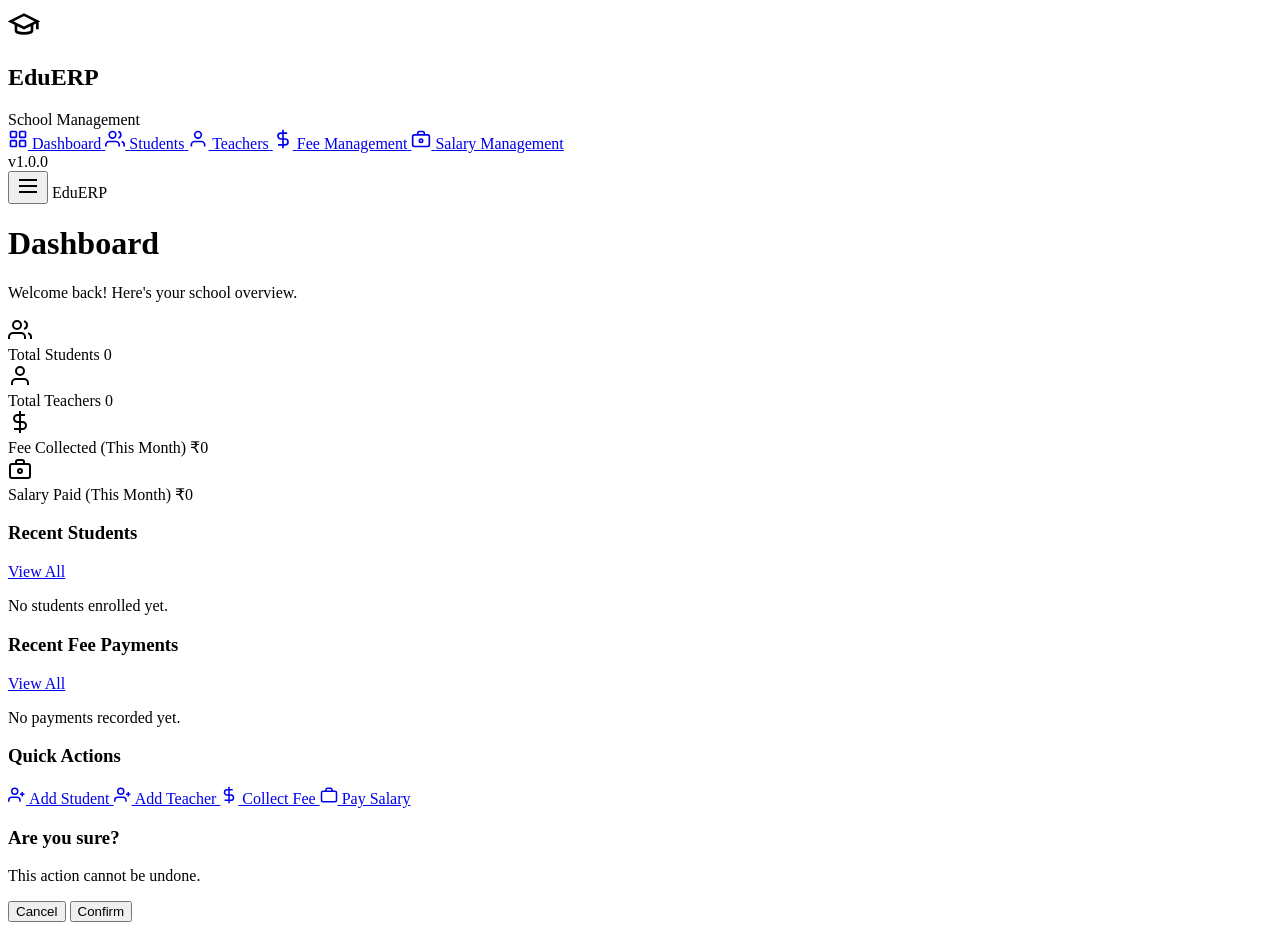
==== commit 4de3522f: "Update index.html" ====
--- a/index.html
+++ b/index.html
@@ -1,38 +1,220 @@
 <!DOCTYPE html>
 <html lang="en">
 <head>
-    <meta charset="UTF-8" />
-    <meta name="viewport" content="width=device-width, initial-scale=1.0" />
-    <title>School ERP</title>
-    <!-- Redirect to Login -->
-    <meta http-equiv="refresh" content="0; url=login.html" />
-    <link rel="stylesheet" href="assets/css/style.css" />
-    <style>
-        body {
-            display: flex;
-            align-items: center;
-            justify-content: center;
-            min-height: 100vh;
-            background: var(--gray-100);
-            font-family: var(--font-family);
-        }
-        .splash {
-            text-align: center;
-        }
-        .splash h1 {
-            font-size: 42px;
-            color: var(--primary);
-        }
-        .splash p {
-            color: var(--gray-500);
-        }
-    </style>
+    <meta charset="UTF-8">
+    <meta name="viewport" content="width=device-width, initial-scale=1.0">
+    <title>School Management ERP - Dashboard</title>
+    <link rel="stylesheet" href="css/style.css">
+    <link rel="stylesheet" href="css/dashboard.css">
+    <link rel="preconnect" href="https://fonts.googleapis.com">
+    <link rel="preconnect" href="https://fonts.gstatic.com" crossorigin>
+    <link href="https://fonts.googleapis.com/css2?family=Inter:wght@300;400;500;600;700&display=swap" rel="stylesheet">
 </head>
 <body>
-    <div class="splash">
-        <h1>SchoolERP</h1>
-        <p>Redirecting to login...</p>
-        <p><a href="login.html">Click here if you are not redirected.</a></p>
+    <!-- Sidebar -->
+    <aside class="sidebar" id="sidebar">
+        <div class="sidebar-brand">
+            <div class="sidebar-logo">
+                <svg width="32" height="32" viewBox="0 0 24 24" fill="none" stroke="currentColor" stroke-width="2">
+                    <path d="M22 10v6M2 10l10-5 10 5-10 5z"/>
+                    <path d="M6 12v5c0 1.1 2.7 2 6 2s6-.9 6-2v-5"/>
+                </svg>
+            </div>
+            <div class="sidebar-title">
+                <h2>EduERP</h2>
+                <span>School Management</span>
+            </div>
+        </div>
+        <nav class="sidebar-nav">
+            <a href="index.html" class="nav-item active" data-page="dashboard">
+                <svg width="20" height="20" viewBox="0 0 24 24" fill="none" stroke="currentColor" stroke-width="2">
+                    <rect x="3" y="3" width="7" height="7" rx="1"/><rect x="14" y="3" width="7" height="7" rx="1"/>
+                    <rect x="3" y="14" width="7" height="7" rx="1"/><rect x="14" y="14" width="7" height="7" rx="1"/>
+                </svg>
+                <span>Dashboard</span>
+            </a>
+            <a href="pages/student-management.html" class="nav-item" data-page="students">
+                <svg width="20" height="20" viewBox="0 0 24 24" fill="none" stroke="currentColor" stroke-width="2">
+                    <path d="M17 21v-2a4 4 0 0 0-4-4H5a4 4 0 0 0-4 4v2"/><circle cx="9" cy="7" r="4"/>
+                    <path d="M23 21v-2a4 4 0 0 0-3-3.87"/><path d="M16 3.13a4 4 0 0 1 0 7.75"/>
+                </svg>
+                <span>Students</span>
+            </a>
+            <a href="pages/teacher-management.html" class="nav-item" data-page="teachers">
+                <svg width="20" height="20" viewBox="0 0 24 24" fill="none" stroke="currentColor" stroke-width="2">
+                    <path d="M20 21v-2a4 4 0 0 0-4-4H8a4 4 0 0 0-4 4v2"/><circle cx="12" cy="7" r="4"/>
+                </svg>
+                <span>Teachers</span>
+            </a>
+            <a href="pages/fee-management.html" class="nav-item" data-page="fees">
+                <svg width="20" height="20" viewBox="0 0 24 24" fill="none" stroke="currentColor" stroke-width="2">
+                    <line x1="12" y1="1" x2="12" y2="23"/><path d="M17 5H9.5a3.5 3.5 0 0 0 0 7h5a3.5 3.5 0 0 1 0 7H6"/>
+                </svg>
+                <span>Fee Management</span>
+            </a>
+            <a href="pages/salary-management.html" class="nav-item" data-page="salary">
+                <svg width="20" height="20" viewBox="0 0 24 24" fill="none" stroke="currentColor" stroke-width="2">
+                    <rect x="2" y="7" width="20" height="14" rx="2"/><path d="M16 7V5a2 2 0 0 0-2-2h-4a2 2 0 0 0-2 2v2"/>
+                    <circle cx="12" cy="14" r="2"/>
+                </svg>
+                <span>Salary Management</span>
+            </a>
+        </nav>
+        <div class="sidebar-footer">
+            <span class="version-badge">v1.0.0</span>
+        </div>
+    </aside>
+
+    <!-- Mobile Header -->
+    <header class="mobile-header" id="mobileHeader">
+        <button class="menu-toggle" id="menuToggle" aria-label="Toggle menu">
+            <svg width="24" height="24" viewBox="0 0 24 24" fill="none" stroke="currentColor" stroke-width="2">
+                <line x1="3" y1="6" x2="21" y2="6"/><line x1="3" y1="12" x2="21" y2="12"/>
+                <line x1="3" y1="18" x2="21" y2="18"/>
+            </svg>
+        </button>
+        <span class="mobile-brand">EduERP</span>
+    </header>
+
+    <!-- Overlay for mobile -->
+    <div class="sidebar-overlay" id="sidebarOverlay"></div>
+
+    <!-- Main Content -->
+    <main class="main-content" id="mainContent">
+        <div class="page-header">
+            <div>
+                <h1 class="page-title">Dashboard</h1>
+                <p class="page-subtitle">Welcome back! Here's your school overview.</p>
+            </div>
+            <div class="header-date" id="headerDate"></div>
+        </div>
+
+        <!-- Stats Cards -->
+        <section class="stats-grid">
+            <div class="stat-card">
+                <div class="stat-icon stat-icon-blue">
+                    <svg width="24" height="24" viewBox="0 0 24 24" fill="none" stroke="currentColor" stroke-width="2">
+                        <path d="M17 21v-2a4 4 0 0 0-4-4H5a4 4 0 0 0-4 4v2"/><circle cx="9" cy="7" r="4"/>
+                        <path d="M23 21v-2a4 4 0 0 0-3-3.87"/><path d="M16 3.13a4 4 0 0 1 0 7.75"/>
+                    </svg>
+                </div>
+                <div class="stat-info">
+                    <span class="stat-label">Total Students</span>
+                    <span class="stat-value" id="totalStudents">0</span>
+                </div>
+            </div>
+            <div class="stat-card">
+                <div class="stat-icon stat-icon-green">
+                    <svg width="24" height="24" viewBox="0 0 24 24" fill="none" stroke="currentColor" stroke-width="2">
+                        <path d="M20 21v-2a4 4 0 0 0-4-4H8a4 4 0 0 0-4 4v2"/><circle cx="12" cy="7" r="4"/>
+                    </svg>
+                </div>
+                <div class="stat-info">
+                    <span class="stat-label">Total Teachers</span>
+                    <span class="stat-value" id="totalTeachers">0</span>
+                </div>
+            </div>
+            <div class="stat-card">
+                <div class="stat-icon stat-icon-purple">
+                    <svg width="24" height="24" viewBox="0 0 24 24" fill="none" stroke="currentColor" stroke-width="2">
+                        <line x1="12" y1="1" x2="12" y2="23"/><path d="M17 5H9.5a3.5 3.5 0 0 0 0 7h5a3.5 3.5 0 0 1 0 7H6"/>
+                    </svg>
+                </div>
+                <div class="stat-info">
+                    <span class="stat-label">Fee Collected (This Month)</span>
+                    <span class="stat-value" id="feeCollected">₹0</span>
+                </div>
+            </div>
+            <div class="stat-card">
+                <div class="stat-icon stat-icon-orange">
+                    <svg width="24" height="24" viewBox="0 0 24 24" fill="none" stroke="currentColor" stroke-width="2">
+                        <rect x="2" y="7" width="20" height="14" rx="2"/><path d="M16 7V5a2 2 0 0 0-2-2h-4a2 2 0 0 0-2 2v2"/>
+                        <circle cx="12" cy="14" r="2"/>
+                    </svg>
+                </div>
+                <div class="stat-info">
+                    <span class="stat-label">Salary Paid (This Month)</span>
+                    <span class="stat-value" id="salaryPaid">₹0</span>
+                </div>
+            </div>
+        </section>
+
+        <!-- Recent Activity & Quick Actions -->
+        <section class="dashboard-grid">
+            <div class="card">
+                <div class="card-header">
+                    <h3>Recent Students</h3>
+                    <a href="pages/student-management.html" class="link-btn">View All</a>
+                </div>
+                <div class="card-body" id="recentStudents">
+                    <p class="empty-state">No students enrolled yet.</p>
+                </div>
+            </div>
+            <div class="card">
+                <div class="card-header">
+                    <h3>Recent Fee Payments</h3>
+                    <a href="pages/fee-management.html" class="link-btn">View All</a>
+                </div>
+                <div class="card-body" id="recentPayments">
+                    <p class="empty-state">No payments recorded yet.</p>
+                </div>
+            </div>
+            <div class="card quick-actions-card">
+                <div class="card-header">
+                    <h3>Quick Actions</h3>
+                </div>
+                <div class="card-body quick-actions">
+                    <a href="pages/student-management.html#add-student" class="action-btn action-btn-blue">
+                        <svg width="18" height="18" viewBox="0 0 24 24" fill="none" stroke="currentColor" stroke-width="2">
+                            <path d="M16 21v-2a4 4 0 0 0-4-4H5a4 4 0 0 0-4 4v2"/><circle cx="9" cy="7" r="4"/>
+                            <line x1="19" y1="8" x2="19" y2="14"/><line x1="22" y1="11" x2="16" y2="11"/>
+                        </svg>
+                        Add Student
+                    </a>
+                    <a href="pages/teacher-management.html#add-teacher" class="action-btn action-btn-green">
+                        <svg width="18" height="18" viewBox="0 0 24 24" fill="none" stroke="currentColor" stroke-width="2">
+                            <path d="M16 21v-2a4 4 0 0 0-4-4H5a4 4 0 0 0-4 4v2"/><circle cx="9" cy="7" r="4"/>
+                            <line x1="19" y1="8" x2="19" y2="14"/><line x1="22" y1="11" x2="16" y2="11"/>
+                        </svg>
+                        Add Teacher
+                    </a>
+                    <a href="pages/fee-management.html#collect-fee" class="action-btn action-btn-purple">
+                        <svg width="18" height="18" viewBox="0 0 24 24" fill="none" stroke="currentColor" stroke-width="2">
+                            <line x1="12" y1="1" x2="12" y2="23"/><path d="M17 5H9.5a3.5 3.5 0 0 0 0 7h5a3.5 3.5 0 0 1 0 7H6"/>
+                        </svg>
+                        Collect Fee
+                    </a>
+                    <a href="pages/salary-management.html#pay-salary" class="action-btn action-btn-orange">
+                        <svg width="18" height="18" viewBox="0 0 24 24" fill="none" stroke="currentColor" stroke-width="2">
+                            <rect x="2" y="7" width="20" height="14" rx="2"/><path d="M16 7V5a2 2 0 0 0-2-2h-4a2 2 0 0 0-2 2v2"/>
+                        </svg>
+                        Pay Salary
+                    </a>
+                </div>
+            </div>
+        </section>
+    </main>
+
+    <!-- Toast Container -->
+    <div class="toast-container" id="toastContainer"></div>
+
+    <!-- Confirmation Modal -->
+    <div class="modal-overlay" id="confirmModal">
+        <div class="modal-dialog modal-sm">
+            <div class="modal-header">
+                <h3 id="confirmTitle">Are you sure?</h3>
+            </div>
+            <div class="modal-body">
+                <p id="confirmMessage">This action cannot be undone.</p>
+            </div>
+            <div class="modal-footer">
+                <button class="btn btn-secondary" id="confirmCancel">Cancel</button>
+                <button class="btn btn-danger" id="confirmOk">Confirm</button>
+            </div>
+        </div>
     </div>
+
+    <script src="js/script.js"></script>
+    <script src="js/dashboard.js"></script>
 </body>
 </html>
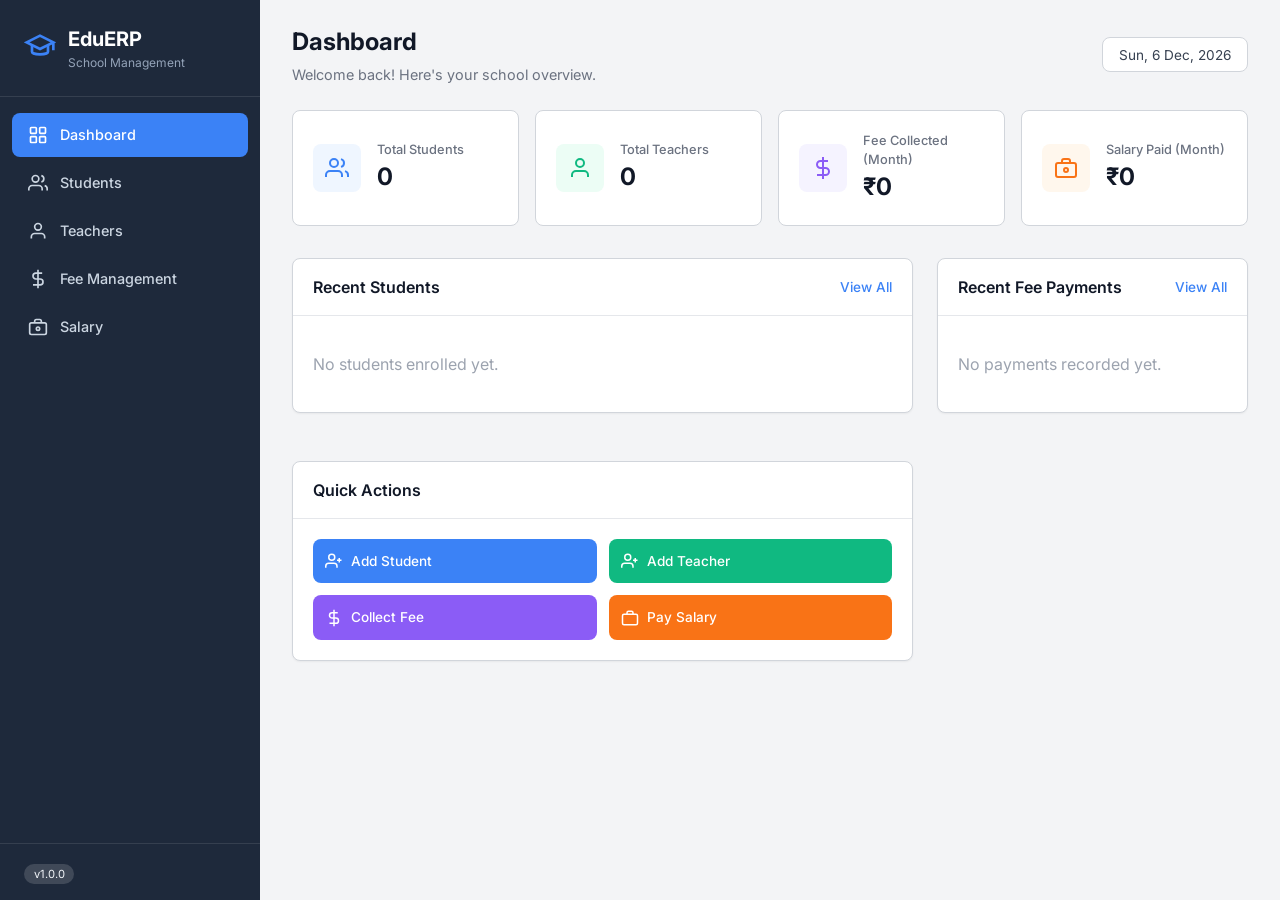
==== commit 464a94dc: "Update index.html" ====
--- a/index.html
+++ b/index.html
@@ -3,15 +3,15 @@
 <head>
     <meta charset="UTF-8">
     <meta name="viewport" content="width=device-width, initial-scale=1.0">
-    <title>School Management ERP - Dashboard</title>
+    <title>Dashboard - EduERP</title>
     <link rel="stylesheet" href="css/style.css">
     <link rel="stylesheet" href="css/dashboard.css">
     <link rel="preconnect" href="https://fonts.googleapis.com">
     <link rel="preconnect" href="https://fonts.gstatic.com" crossorigin>
-    <link href="https://fonts.googleapis.com/css2?family=Inter:wght@300;400;500;600;700&display=swap" rel="stylesheet">
+    <link href="https://fonts.googleapis.com/css2?family=Inter:opsz,wght@14..32,400..700&display=swap" rel="stylesheet">
 </head>
 <body>
-    <!-- Sidebar -->
+    <!-- Off‑canvas Sidebar -->
     <aside class="sidebar" id="sidebar">
         <div class="sidebar-brand">
             <div class="sidebar-logo">
@@ -26,38 +26,38 @@
             </div>
         </div>
         <nav class="sidebar-nav">
-            <a href="index.html" class="nav-item active" data-page="dashboard">
+            <a href="index.html" class="nav-item active">
                 <svg width="20" height="20" viewBox="0 0 24 24" fill="none" stroke="currentColor" stroke-width="2">
                     <rect x="3" y="3" width="7" height="7" rx="1"/><rect x="14" y="3" width="7" height="7" rx="1"/>
                     <rect x="3" y="14" width="7" height="7" rx="1"/><rect x="14" y="14" width="7" height="7" rx="1"/>
                 </svg>
                 <span>Dashboard</span>
             </a>
-            <a href="pages/student-management.html" class="nav-item" data-page="students">
+            <a href="pages/student-management.html" class="nav-item">
                 <svg width="20" height="20" viewBox="0 0 24 24" fill="none" stroke="currentColor" stroke-width="2">
                     <path d="M17 21v-2a4 4 0 0 0-4-4H5a4 4 0 0 0-4 4v2"/><circle cx="9" cy="7" r="4"/>
                     <path d="M23 21v-2a4 4 0 0 0-3-3.87"/><path d="M16 3.13a4 4 0 0 1 0 7.75"/>
                 </svg>
                 <span>Students</span>
             </a>
-            <a href="pages/teacher-management.html" class="nav-item" data-page="teachers">
+            <a href="pages/teacher-management.html" class="nav-item">
                 <svg width="20" height="20" viewBox="0 0 24 24" fill="none" stroke="currentColor" stroke-width="2">
                     <path d="M20 21v-2a4 4 0 0 0-4-4H8a4 4 0 0 0-4 4v2"/><circle cx="12" cy="7" r="4"/>
                 </svg>
                 <span>Teachers</span>
             </a>
-            <a href="pages/fee-management.html" class="nav-item" data-page="fees">
+            <a href="pages/fee-management.html" class="nav-item">
                 <svg width="20" height="20" viewBox="0 0 24 24" fill="none" stroke="currentColor" stroke-width="2">
                     <line x1="12" y1="1" x2="12" y2="23"/><path d="M17 5H9.5a3.5 3.5 0 0 0 0 7h5a3.5 3.5 0 0 1 0 7H6"/>
                 </svg>
                 <span>Fee Management</span>
             </a>
-            <a href="pages/salary-management.html" class="nav-item" data-page="salary">
+            <a href="pages/salary-management.html" class="nav-item">
                 <svg width="20" height="20" viewBox="0 0 24 24" fill="none" stroke="currentColor" stroke-width="2">
                     <rect x="2" y="7" width="20" height="14" rx="2"/><path d="M16 7V5a2 2 0 0 0-2-2h-4a2 2 0 0 0-2 2v2"/>
                     <circle cx="12" cy="14" r="2"/>
                 </svg>
-                <span>Salary Management</span>
+                <span>Salary</span>
             </a>
         </nav>
         <div class="sidebar-footer">
@@ -65,18 +65,17 @@
         </div>
     </aside>
 
-    <!-- Mobile Header -->
+    <!-- Mobile header with hamburger -->
     <header class="mobile-header" id="mobileHeader">
-        <button class="menu-toggle" id="menuToggle" aria-label="Toggle menu">
+        <button class="menu-toggle" id="menuToggle" aria-label="Open menu">
             <svg width="24" height="24" viewBox="0 0 24 24" fill="none" stroke="currentColor" stroke-width="2">
-                <line x1="3" y1="6" x2="21" y2="6"/><line x1="3" y1="12" x2="21" y2="12"/>
-                <line x1="3" y1="18" x2="21" y2="18"/>
+                <line x1="3" y1="6" x2="21" y2="6"/><line x1="3" y1="12" x2="21" y2="12"/><line x1="3" y1="18" x2="21" y2="18"/>
             </svg>
         </button>
         <span class="mobile-brand">EduERP</span>
     </header>
 
-    <!-- Overlay for mobile -->
+    <!-- Overlay for mobile sidebar -->
     <div class="sidebar-overlay" id="sidebarOverlay"></div>
 
     <!-- Main Content -->
@@ -89,7 +88,7 @@
             <div class="header-date" id="headerDate"></div>
         </div>
 
-        <!-- Stats Cards -->
+        <!-- Statistics Cards -->
         <section class="stats-grid">
             <div class="stat-card">
                 <div class="stat-icon stat-icon-blue">
@@ -121,7 +120,7 @@
                     </svg>
                 </div>
                 <div class="stat-info">
-                    <span class="stat-label">Fee Collected (This Month)</span>
+                    <span class="stat-label">Fee Collected (Month)</span>
                     <span class="stat-value" id="feeCollected">₹0</span>
                 </div>
             </div>
@@ -133,7 +132,7 @@
                     </svg>
                 </div>
                 <div class="stat-info">
-                    <span class="stat-label">Salary Paid (This Month)</span>
+                    <span class="stat-label">Salary Paid (Month)</span>
                     <span class="stat-value" id="salaryPaid">₹0</span>
                 </div>
             </div>
@@ -164,27 +163,27 @@
                     <h3>Quick Actions</h3>
                 </div>
                 <div class="card-body quick-actions">
-                    <a href="pages/student-management.html#add-student" class="action-btn action-btn-blue">
+                    <a href="pages/student-management.html" class="action-btn action-btn-blue">
                         <svg width="18" height="18" viewBox="0 0 24 24" fill="none" stroke="currentColor" stroke-width="2">
                             <path d="M16 21v-2a4 4 0 0 0-4-4H5a4 4 0 0 0-4 4v2"/><circle cx="9" cy="7" r="4"/>
                             <line x1="19" y1="8" x2="19" y2="14"/><line x1="22" y1="11" x2="16" y2="11"/>
                         </svg>
                         Add Student
                     </a>
-                    <a href="pages/teacher-management.html#add-teacher" class="action-btn action-btn-green">
+                    <a href="pages/teacher-management.html" class="action-btn action-btn-green">
                         <svg width="18" height="18" viewBox="0 0 24 24" fill="none" stroke="currentColor" stroke-width="2">
                             <path d="M16 21v-2a4 4 0 0 0-4-4H5a4 4 0 0 0-4 4v2"/><circle cx="9" cy="7" r="4"/>
                             <line x1="19" y1="8" x2="19" y2="14"/><line x1="22" y1="11" x2="16" y2="11"/>
                         </svg>
                         Add Teacher
                     </a>
-                    <a href="pages/fee-management.html#collect-fee" class="action-btn action-btn-purple">
+                    <a href="pages/fee-management.html" class="action-btn action-btn-purple">
                         <svg width="18" height="18" viewBox="0 0 24 24" fill="none" stroke="currentColor" stroke-width="2">
                             <line x1="12" y1="1" x2="12" y2="23"/><path d="M17 5H9.5a3.5 3.5 0 0 0 0 7h5a3.5 3.5 0 0 1 0 7H6"/>
                         </svg>
                         Collect Fee
                     </a>
-                    <a href="pages/salary-management.html#pay-salary" class="action-btn action-btn-orange">
+                    <a href="pages/salary-management.html" class="action-btn action-btn-orange">
                         <svg width="18" height="18" viewBox="0 0 24 24" fill="none" stroke="currentColor" stroke-width="2">
                             <rect x="2" y="7" width="20" height="14" rx="2"/><path d="M16 7V5a2 2 0 0 0-2-2h-4a2 2 0 0 0-2 2v2"/>
                         </svg>
@@ -198,7 +197,7 @@
     <!-- Toast Container -->
     <div class="toast-container" id="toastContainer"></div>
 
-    <!-- Confirmation Modal -->
+    <!-- Global Confirm Modal -->
     <div class="modal-overlay" id="confirmModal">
         <div class="modal-dialog modal-sm">
             <div class="modal-header">
--- a/css/style.css
+++ b/css/style.css
@@ -0,0 +1,442 @@
+/* === Universal Styles for EduERP (FIXED LAYOUT) === */
+*,
+*::before,
+*::after {
+    box-sizing: border-box;
+    margin: 0;
+    padding: 0;
+}
+
+:root {
+    --font-family: 'Inter', -apple-system, BlinkMacSystemFont, sans-serif;
+    --sidebar-width: 260px;
+    --color-primary: #3B82F6;
+    --color-primary-hover: #2563EB;
+    --color-danger: #EF4444;
+    --color-success: #10B981;
+    --color-warning: #F59E0B;
+    --color-bg: #F3F4F6;
+    --color-surface: #FFFFFF;
+    --color-text: #111827;
+    --color-text-secondary: #6B7280;
+    --border-color: #D1D5DB;
+    --border-radius: 8px;
+    --shadow-sm: 0 1px 2px rgba(0,0,0,0.05);
+    --shadow-md: 0 4px 6px rgba(0,0,0,0.07);
+    --transition: 0.2s ease;
+}
+
+body {
+    font-family: var(--font-family);
+    background: var(--color-bg);
+    color: var(--color-text);
+    display: flex;
+    min-height: 100vh;
+    line-height: 1.5;
+}
+
+/* Sidebar – fixed, off‑canvas on mobile */
+.sidebar {
+    width: var(--sidebar-width);
+    background: #1E293B;
+    color: #F1F5F9;
+    display: flex;
+    flex-direction: column;
+    position: fixed;
+    top: 0;
+    left: 0;
+    bottom: 0;
+    z-index: 100;
+    transform: translateX(0);
+    transition: transform 0.3s ease;
+}
+
+/* Mobile: sidebar hidden off‑screen */
+@media (max-width: 1024px) {
+    .sidebar {
+        transform: translateX(-100%);
+    }
+    .sidebar.open {
+        transform: translateX(0);
+    }
+}
+
+.sidebar-brand {
+    padding: 1.5rem;
+    display: flex;
+    align-items: center;
+    gap: 0.75rem;
+    border-bottom: 1px solid rgba(255,255,255,0.1);
+}
+
+.sidebar-logo {
+    color: var(--color-primary);
+}
+
+.sidebar-title h2 {
+    font-size: 1.25rem;
+    font-weight: 700;
+    color: white;
+}
+
+.sidebar-title span {
+    font-size: 0.75rem;
+    color: #94A3B8;
+    display: block;
+}
+
+.sidebar-nav {
+    flex: 1;
+    padding: 1rem 0.75rem;
+    display: flex;
+    flex-direction: column;
+    gap: 0.25rem;
+}
+
+.nav-item {
+    display: flex;
+    align-items: center;
+    gap: 0.75rem;
+    padding: 0.7rem 1rem;
+    border-radius: var(--border-radius);
+    color: #CBD5E1;
+    text-decoration: none;
+    font-size: 0.9rem;
+    font-weight: 500;
+    transition: all var(--transition);
+}
+
+.nav-item:hover {
+    background: rgba(255,255,255,0.08);
+    color: white;
+}
+
+.nav-item.active {
+    background: var(--color-primary);
+    color: white;
+}
+
+.sidebar-footer {
+    padding: 1rem 1.5rem;
+    border-top: 1px solid rgba(255,255,255,0.1);
+}
+
+.version-badge {
+    font-size: 0.7rem;
+    background: rgba(255,255,255,0.15);
+    padding: 0.2rem 0.6rem;
+    border-radius: 20px;
+}
+
+/* Mobile header */
+.mobile-header {
+    display: none;
+    align-items: center;
+    gap: 1rem;
+    padding: 0.75rem 1rem;
+    background: white;
+    border-bottom: 1px solid var(--border-color);
+    position: sticky;
+    top: 0;
+    z-index: 90;
+}
+
+@media (max-width: 1024px) {
+    .mobile-header {
+        display: flex;
+    }
+}
+
+.menu-toggle {
+    background: none;
+    border: none;
+    cursor: pointer;
+    color: var(--color-text);
+}
+
+.mobile-brand {
+    font-weight: 700;
+    font-size: 1.1rem;
+}
+
+.sidebar-overlay {
+    display: none;
+    position: fixed;
+    inset: 0;
+    background: rgba(0,0,0,0.4);
+    z-index: 95;
+}
+
+@media (max-width: 1024px) {
+    .sidebar-overlay.active {
+        display: block;
+    }
+}
+
+/* Main content – always uses remaining width */
+.main-content {
+    margin-left: var(--sidebar-width);
+    flex: 1;
+    padding: 1.5rem 2rem;
+    width: calc(100% - var(--sidebar-width));
+    min-height: 100vh;
+}
+
+@media (max-width: 1024px) {
+    .main-content {
+        margin-left: 0;
+        width: 100%;
+    }
+}
+
+.page-header {
+    display: flex;
+    justify-content: space-between;
+    align-items: center;
+    margin-bottom: 1.5rem;
+    flex-wrap: wrap;
+    gap: 1rem;
+}
+
+.page-title {
+    font-size: 1.5rem;
+    font-weight: 700;
+    color: #111827;
+}
+
+.page-subtitle {
+    color: #6B7280;
+    font-size: 0.9rem;
+    margin-top: 0.25rem;
+}
+
+.header-date {
+    background: white;
+    padding: 0.4rem 1rem;
+    border-radius: var(--border-radius);
+    border: 1px solid var(--border-color);
+    font-size: 0.85rem;
+    color: #374151;
+}
+
+/* Cards */
+.card {
+    background: white;
+    border-radius: var(--border-radius);
+    border: 1px solid var(--border-color);
+    box-shadow: var(--shadow-sm);
+    margin-bottom: 1.5rem;
+}
+
+.card-header {
+    display: flex;
+    justify-content: space-between;
+    align-items: center;
+    padding: 1rem 1.25rem;
+    border-bottom: 1px solid #E5E7EB;
+}
+
+.card-header h3 {
+    font-size: 1rem;
+    font-weight: 600;
+}
+
+.card-body {
+    padding: 1.25rem;
+}
+
+/* Buttons */
+.btn {
+    display: inline-flex;
+    align-items: center;
+    gap: 0.5rem;
+    padding: 0.6rem 1.2rem;
+    font-size: 0.9rem;
+    font-weight: 500;
+    border-radius: var(--border-radius);
+    cursor: pointer;
+    transition: all var(--transition);
+    border: 1px solid transparent;
+    white-space: nowrap;
+}
+
+.btn-primary {
+    background: var(--color-primary);
+    color: white;
+}
+.btn-primary:hover {
+    background: var(--color-primary-hover);
+}
+
+.btn-secondary {
+    background: #F3F4F6;
+    color: #374151;
+    border-color: #D1D5DB;
+}
+.btn-secondary:hover {
+    background: #E5E7EB;
+}
+
+.btn-danger {
+    background: var(--color-danger);
+    color: white;
+}
+.btn-danger:hover {
+    background: #DC2626;
+}
+
+.btn-outline {
+    background: white;
+    color: #374151;
+    border: 1px solid #D1D5DB;
+}
+.btn-outline:hover {
+    background: #F9FAFB;
+}
+
+.btn-sm {
+    padding: 0.4rem 0.8rem;
+    font-size: 0.8rem;
+}
+
+/* Forms */
+.form-group {
+    margin-bottom: 1rem;
+}
+
+.form-group label {
+    display: block;
+    font-size: 0.85rem;
+    font-weight: 500;
+    color: #374151;
+    margin-bottom: 0.3rem;
+}
+
+.form-input {
+    width: 100%;
+    padding: 0.6rem 0.75rem;
+    border: 1px solid var(--border-color);
+    border-radius: var(--border-radius);
+    font-size: 0.9rem;
+    font-family: inherit;
+    outline: none;
+    transition: border-color var(--transition);
+}
+
+.form-input:focus {
+    border-color: var(--color-primary);
+    box-shadow: 0 0 0 3px rgba(59,130,246,0.1);
+}
+
+/* Modals */
+.modal-overlay {
+    display: none;
+    position: fixed;
+    inset: 0;
+    background: rgba(0,0,0,0.4);
+    z-index: 200;
+    align-items: center;
+    justify-content: center;
+}
+
+.modal-overlay.active {
+    display: flex;
+}
+
+.modal-dialog {
+    background: white;
+    border-radius: var(--border-radius);
+    width: 90%;
+    max-width: 500px;
+    box-shadow: var(--shadow-md);
+}
+
+.modal-dialog.modal-sm {
+    max-width: 400px;
+}
+
+.modal-header {
+    display: flex;
+    justify-content: space-between;
+    align-items: center;
+    padding: 1rem 1.25rem;
+    border-bottom: 1px solid #E5E7EB;
+}
+
+.modal-header h3 {
+    font-size: 1.1rem;
+    font-weight: 600;
+}
+
+.modal-close {
+    background: none;
+    border: none;
+    font-size: 1.5rem;
+    cursor: pointer;
+    color: #6B7280;
+    line-height: 1;
+}
+
+.modal-body {
+    padding: 1.25rem;
+}
+
+.modal-footer {
+    padding: 1rem 1.25rem;
+    border-top: 1px solid #E5E7EB;
+    display: flex;
+    justify-content: flex-end;
+    gap: 0.75rem;
+}
+
+/* Toast */
+.toast-container {
+    position: fixed;
+    top: 1rem;
+    right: 1rem;
+    z-index: 300;
+    display: flex;
+    flex-direction: column;
+    gap: 0.5rem;
+}
+
+.toast {
+    padding: 0.8rem 1.2rem;
+    border-radius: var(--border-radius);
+    color: white;
+    font-size: 0.9rem;
+    font-weight: 500;
+    box-shadow: var(--shadow-md);
+    animation: slideIn 0.3s ease;
+}
+
+.toast-success { background: var(--color-success); }
+.toast-error { background: var(--color-danger); }
+.toast-warning { background: var(--color-warning); }
+
+@keyframes slideIn {
+    from { transform: translateX(100%); opacity: 0; }
+    to { transform: translateX(0); opacity: 1; }
+}
+
+.link-btn {
+    color: var(--color-primary);
+    font-size: 0.85rem;
+    text-decoration: none;
+    font-weight: 500;
+}
+
+.link-btn:hover {
+    text-decoration: underline;
+}
+
+/* Responsive tables */
+.table-container {
+    overflow-x: auto;
+}
+
+@media (max-width: 640px) {
+    .main-content {
+        padding: 1rem;
+    }
+}
--- a/css/dashboard.css
+++ b/css/dashboard.css
@@ -0,0 +1,97 @@
+/* Dashboard specific styles */
+.stats-grid {
+    display: grid;
+    grid-template-columns: repeat(auto-fit, minmax(180px, 1fr));
+    gap: 1rem;
+    margin-bottom: 2rem;
+}
+
+.stat-card {
+    background: white;
+    border-radius: 8px;
+    border: 1px solid #D1D5DB;
+    padding: 1.25rem;
+    display: flex;
+    align-items: center;
+    gap: 1rem;
+    transition: box-shadow 0.2s;
+}
+
+.stat-card:hover {
+    box-shadow: 0 4px 12px rgba(0,0,0,0.05);
+}
+
+.stat-icon {
+    width: 48px;
+    height: 48px;
+    border-radius: 8px;
+    display: flex;
+    align-items: center;
+    justify-content: center;
+    flex-shrink: 0;
+}
+
+.stat-icon-blue { background: #EFF6FF; color: #3B82F6; }
+.stat-icon-green { background: #ECFDF5; color: #10B981; }
+.stat-icon-purple { background: #F5F3FF; color: #8B5CF6; }
+.stat-icon-orange { background: #FFF7ED; color: #F97316; }
+
+.stat-info {
+    flex: 1;
+}
+
+.stat-label {
+    display: block;
+    font-size: 0.8rem;
+    color: #6B7280;
+    font-weight: 500;
+}
+
+.stat-value {
+    display: block;
+    font-size: 1.5rem;
+    font-weight: 700;
+    color: #111827;
+}
+
+.dashboard-grid {
+    display: grid;
+    grid-template-columns: 2fr 1fr;
+    gap: 1.5rem;
+}
+
+@media (max-width: 900px) {
+    .dashboard-grid {
+        grid-template-columns: 1fr;
+    }
+}
+
+.quick-actions {
+    display: grid;
+    grid-template-columns: 1fr 1fr;
+    gap: 0.75rem;
+}
+
+.action-btn {
+    display: flex;
+    align-items: center;
+    gap: 0.5rem;
+    padding: 0.75rem;
+    border-radius: 8px;
+    text-decoration: none;
+    font-size: 0.85rem;
+    font-weight: 500;
+    color: white;
+    transition: opacity 0.2s;
+}
+
+.action-btn:hover { opacity: 0.9; }
+.action-btn-blue { background: #3B82F6; }
+.action-btn-green { background: #10B981; }
+.action-btn-purple { background: #8B5CF6; }
+.action-btn-orange { background: #F97316; }
+
+.empty-state {
+    color: #9CA3AF;
+    padding: 1rem 0;
+}
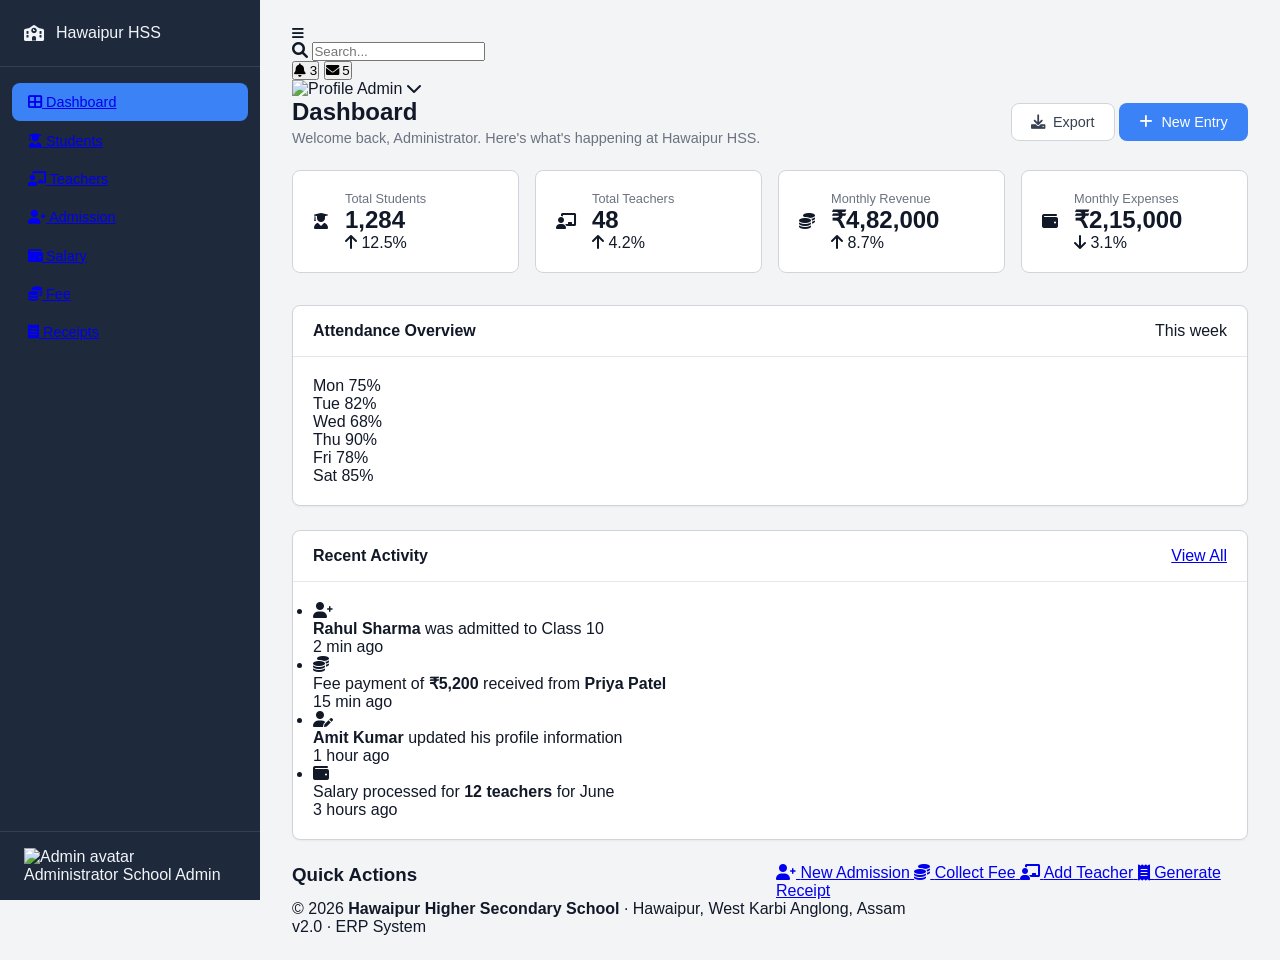
==== commit 26a8ad8d: "Update index.html" ====
--- a/index.html
+++ b/index.html
@@ -1,219 +1,370 @@
 <!DOCTYPE html>
 <html lang="en">
 <head>
-    <meta charset="UTF-8">
-    <meta name="viewport" content="width=device-width, initial-scale=1.0">
-    <title>Dashboard - EduERP</title>
-    <link rel="stylesheet" href="css/style.css">
-    <link rel="stylesheet" href="css/dashboard.css">
-    <link rel="preconnect" href="https://fonts.googleapis.com">
-    <link rel="preconnect" href="https://fonts.gstatic.com" crossorigin>
-    <link href="https://fonts.googleapis.com/css2?family=Inter:opsz,wght@14..32,400..700&display=swap" rel="stylesheet">
+    <meta charset="UTF-8" />
+    <meta name="viewport" content="width=device-width, initial-scale=1.0" />
+    <title>Hawaipur HSS · Dashboard</title>
+
+    <!-- ===== Universal Styles ===== -->
+    <link rel="stylesheet" href="css/style.css" />
+
+    <!-- ===== Page‑Specific Styles ===== -->
+    <link rel="stylesheet" href="css/dashboard.css" />
+
+    <!-- ===== Font Awesome (icons) ===== -->
+    <link rel="stylesheet" href="https://cdnjs.cloudflare.com/ajax/libs/font-awesome/6.0.0-beta3/css/all.min.css" />
 </head>
 <body>
-    <!-- Off‑canvas Sidebar -->
-    <aside class="sidebar" id="sidebar">
-        <div class="sidebar-brand">
-            <div class="sidebar-logo">
-                <svg width="32" height="32" viewBox="0 0 24 24" fill="none" stroke="currentColor" stroke-width="2">
-                    <path d="M22 10v6M2 10l10-5 10 5-10 5z"/>
-                    <path d="M6 12v5c0 1.1 2.7 2 6 2s6-.9 6-2v-5"/>
-                </svg>
+
+    <!-- ============================================================
+    WRAPPER
+    ============================================================ -->
+    <div class="app-wrapper">
+
+        <!-- ===== SIDEBAR ===== -->
+        <aside class="sidebar" id="sidebar" role="navigation" aria-label="Main navigation">
+            <div class="sidebar-brand">
+                <i class="fas fa-school sidebar-brand-icon"></i>
+                <span class="sidebar-brand-text">Hawaipur HSS</span>
             </div>
-            <div class="sidebar-title">
-                <h2>EduERP</h2>
-                <span>School Management</span>
+
+            <nav class="sidebar-nav">
+                <ul class="nav-list">
+
+                    <!-- Dashboard -->
+                    <li class="nav-item active">
+                        <a href="index.html" class="nav-link">
+                            <i class="fas fa-th-large nav-icon"></i>
+                            <span class="nav-label">Dashboard</span>
+                        </a>
+                    </li>
+
+                    <!-- Students -->
+                    <li class="nav-item">
+                        <a href="students.html" class="nav-link">
+                            <i class="fas fa-user-graduate nav-icon"></i>
+                            <span class="nav-label">Students</span>
+                        </a>
+                    </li>
+
+                    <!-- Teachers -->
+                    <li class="nav-item">
+                        <a href="teachers.html" class="nav-link">
+                            <i class="fas fa-chalkboard-teacher nav-icon"></i>
+                            <span class="nav-label">Teachers</span>
+                        </a>
+                    </li>
+
+                    <!-- Admission -->
+                    <li class="nav-item">
+                        <a href="admission.html" class="nav-link">
+                            <i class="fas fa-user-plus nav-icon"></i>
+                            <span class="nav-label">Admission</span>
+                        </a>
+                    </li>
+
+                    <!-- Salary -->
+                    <li class="nav-item">
+                        <a href="salary.html" class="nav-link">
+                            <i class="fas fa-wallet nav-icon"></i>
+                            <span class="nav-label">Salary</span>
+                        </a>
+                    </li>
+
+                    <!-- Fee -->
+                    <li class="nav-item">
+                        <a href="fee.html" class="nav-link">
+                            <i class="fas fa-coins nav-icon"></i>
+                            <span class="nav-label">Fee</span>
+                        </a>
+                    </li>
+
+                    <!-- Receipts -->
+                    <li class="nav-item">
+                        <a href="receipts.html" class="nav-link">
+                            <i class="fas fa-receipt nav-icon"></i>
+                            <span class="nav-label">Receipts</span>
+                        </a>
+                    </li>
+
+                </ul>
+            </nav>
+
+            <div class="sidebar-footer">
+                <div class="sidebar-user">
+                    <img src="https://ui-avatars.com/api/?name=Admin&background=1a237e&color=fff&size=40" alt="Admin avatar" class="sidebar-avatar" />
+                    <div class="sidebar-user-info">
+                        <span class="sidebar-user-name">Administrator</span>
+                        <span class="sidebar-user-role">School Admin</span>
+                    </div>
+                </div>
             </div>
-        </div>
-        <nav class="sidebar-nav">
-            <a href="index.html" class="nav-item active">
-                <svg width="20" height="20" viewBox="0 0 24 24" fill="none" stroke="currentColor" stroke-width="2">
-                    <rect x="3" y="3" width="7" height="7" rx="1"/><rect x="14" y="3" width="7" height="7" rx="1"/>
-                    <rect x="3" y="14" width="7" height="7" rx="1"/><rect x="14" y="14" width="7" height="7" rx="1"/>
-                </svg>
-                <span>Dashboard</span>
-            </a>
-            <a href="pages/student-management.html" class="nav-item">
-                <svg width="20" height="20" viewBox="0 0 24 24" fill="none" stroke="currentColor" stroke-width="2">
-                    <path d="M17 21v-2a4 4 0 0 0-4-4H5a4 4 0 0 0-4 4v2"/><circle cx="9" cy="7" r="4"/>
-                    <path d="M23 21v-2a4 4 0 0 0-3-3.87"/><path d="M16 3.13a4 4 0 0 1 0 7.75"/>
-                </svg>
-                <span>Students</span>
-            </a>
-            <a href="pages/teacher-management.html" class="nav-item">
-                <svg width="20" height="20" viewBox="0 0 24 24" fill="none" stroke="currentColor" stroke-width="2">
-                    <path d="M20 21v-2a4 4 0 0 0-4-4H8a4 4 0 0 0-4 4v2"/><circle cx="12" cy="7" r="4"/>
-                </svg>
-                <span>Teachers</span>
-            </a>
-            <a href="pages/fee-management.html" class="nav-item">
-                <svg width="20" height="20" viewBox="0 0 24 24" fill="none" stroke="currentColor" stroke-width="2">
-                    <line x1="12" y1="1" x2="12" y2="23"/><path d="M17 5H9.5a3.5 3.5 0 0 0 0 7h5a3.5 3.5 0 0 1 0 7H6"/>
-                </svg>
-                <span>Fee Management</span>
-            </a>
-            <a href="pages/salary-management.html" class="nav-item">
-                <svg width="20" height="20" viewBox="0 0 24 24" fill="none" stroke="currentColor" stroke-width="2">
-                    <rect x="2" y="7" width="20" height="14" rx="2"/><path d="M16 7V5a2 2 0 0 0-2-2h-4a2 2 0 0 0-2 2v2"/>
-                    <circle cx="12" cy="14" r="2"/>
-                </svg>
-                <span>Salary</span>
-            </a>
-        </nav>
-        <div class="sidebar-footer">
-            <span class="version-badge">v1.0.0</span>
-        </div>
-    </aside>
-
-    <!-- Mobile header with hamburger -->
-    <header class="mobile-header" id="mobileHeader">
-        <button class="menu-toggle" id="menuToggle" aria-label="Open menu">
-            <svg width="24" height="24" viewBox="0 0 24 24" fill="none" stroke="currentColor" stroke-width="2">
-                <line x1="3" y1="6" x2="21" y2="6"/><line x1="3" y1="12" x2="21" y2="12"/><line x1="3" y1="18" x2="21" y2="18"/>
-            </svg>
-        </button>
-        <span class="mobile-brand">EduERP</span>
-    </header>
-
-    <!-- Overlay for mobile sidebar -->
-    <div class="sidebar-overlay" id="sidebarOverlay"></div>
-
-    <!-- Main Content -->
-    <main class="main-content" id="mainContent">
-        <div class="page-header">
-            <div>
-                <h1 class="page-title">Dashboard</h1>
-                <p class="page-subtitle">Welcome back! Here's your school overview.</p>
-            </div>
-            <div class="header-date" id="headerDate"></div>
-        </div>
-
-        <!-- Statistics Cards -->
-        <section class="stats-grid">
-            <div class="stat-card">
-                <div class="stat-icon stat-icon-blue">
-                    <svg width="24" height="24" viewBox="0 0 24 24" fill="none" stroke="currentColor" stroke-width="2">
-                        <path d="M17 21v-2a4 4 0 0 0-4-4H5a4 4 0 0 0-4 4v2"/><circle cx="9" cy="7" r="4"/>
-                        <path d="M23 21v-2a4 4 0 0 0-3-3.87"/><path d="M16 3.13a4 4 0 0 1 0 7.75"/>
-                    </svg>
-                </div>
-                <div class="stat-info">
-                    <span class="stat-label">Total Students</span>
-                    <span class="stat-value" id="totalStudents">0</span>
-                </div>
-            </div>
-            <div class="stat-card">
-                <div class="stat-icon stat-icon-green">
-                    <svg width="24" height="24" viewBox="0 0 24 24" fill="none" stroke="currentColor" stroke-width="2">
-                        <path d="M20 21v-2a4 4 0 0 0-4-4H8a4 4 0 0 0-4 4v2"/><circle cx="12" cy="7" r="4"/>
-                    </svg>
-                </div>
-                <div class="stat-info">
-                    <span class="stat-label">Total Teachers</span>
-                    <span class="stat-value" id="totalTeachers">0</span>
-                </div>
-            </div>
-            <div class="stat-card">
-                <div class="stat-icon stat-icon-purple">
-                    <svg width="24" height="24" viewBox="0 0 24 24" fill="none" stroke="currentColor" stroke-width="2">
-                        <line x1="12" y1="1" x2="12" y2="23"/><path d="M17 5H9.5a3.5 3.5 0 0 0 0 7h5a3.5 3.5 0 0 1 0 7H6"/>
-                    </svg>
-                </div>
-                <div class="stat-info">
-                    <span class="stat-label">Fee Collected (Month)</span>
-                    <span class="stat-value" id="feeCollected">₹0</span>
-                </div>
-            </div>
-            <div class="stat-card">
-                <div class="stat-icon stat-icon-orange">
-                    <svg width="24" height="24" viewBox="0 0 24 24" fill="none" stroke="currentColor" stroke-width="2">
-                        <rect x="2" y="7" width="20" height="14" rx="2"/><path d="M16 7V5a2 2 0 0 0-2-2h-4a2 2 0 0 0-2 2v2"/>
-                        <circle cx="12" cy="14" r="2"/>
-                    </svg>
-                </div>
-                <div class="stat-info">
-                    <span class="stat-label">Salary Paid (Month)</span>
-                    <span class="stat-value" id="salaryPaid">₹0</span>
-                </div>
-            </div>
-        </section>
-
-        <!-- Recent Activity & Quick Actions -->
-        <section class="dashboard-grid">
-            <div class="card">
-                <div class="card-header">
-                    <h3>Recent Students</h3>
-                    <a href="pages/student-management.html" class="link-btn">View All</a>
-                </div>
-                <div class="card-body" id="recentStudents">
-                    <p class="empty-state">No students enrolled yet.</p>
-                </div>
-            </div>
-            <div class="card">
-                <div class="card-header">
-                    <h3>Recent Fee Payments</h3>
-                    <a href="pages/fee-management.html" class="link-btn">View All</a>
-                </div>
-                <div class="card-body" id="recentPayments">
-                    <p class="empty-state">No payments recorded yet.</p>
-                </div>
-            </div>
-            <div class="card quick-actions-card">
-                <div class="card-header">
-                    <h3>Quick Actions</h3>
-                </div>
-                <div class="card-body quick-actions">
-                    <a href="pages/student-management.html" class="action-btn action-btn-blue">
-                        <svg width="18" height="18" viewBox="0 0 24 24" fill="none" stroke="currentColor" stroke-width="2">
-                            <path d="M16 21v-2a4 4 0 0 0-4-4H5a4 4 0 0 0-4 4v2"/><circle cx="9" cy="7" r="4"/>
-                            <line x1="19" y1="8" x2="19" y2="14"/><line x1="22" y1="11" x2="16" y2="11"/>
-                        </svg>
-                        Add Student
-                    </a>
-                    <a href="pages/teacher-management.html" class="action-btn action-btn-green">
-                        <svg width="18" height="18" viewBox="0 0 24 24" fill="none" stroke="currentColor" stroke-width="2">
-                            <path d="M16 21v-2a4 4 0 0 0-4-4H5a4 4 0 0 0-4 4v2"/><circle cx="9" cy="7" r="4"/>
-                            <line x1="19" y1="8" x2="19" y2="14"/><line x1="22" y1="11" x2="16" y2="11"/>
-                        </svg>
-                        Add Teacher
-                    </a>
-                    <a href="pages/fee-management.html" class="action-btn action-btn-purple">
-                        <svg width="18" height="18" viewBox="0 0 24 24" fill="none" stroke="currentColor" stroke-width="2">
-                            <line x1="12" y1="1" x2="12" y2="23"/><path d="M17 5H9.5a3.5 3.5 0 0 0 0 7h5a3.5 3.5 0 0 1 0 7H6"/>
-                        </svg>
-                        Collect Fee
-                    </a>
-                    <a href="pages/salary-management.html" class="action-btn action-btn-orange">
-                        <svg width="18" height="18" viewBox="0 0 24 24" fill="none" stroke="currentColor" stroke-width="2">
-                            <rect x="2" y="7" width="20" height="14" rx="2"/><path d="M16 7V5a2 2 0 0 0-2-2h-4a2 2 0 0 0-2 2v2"/>
-                        </svg>
-                        Pay Salary
-                    </a>
-                </div>
-            </div>
-        </section>
-    </main>
-
-    <!-- Toast Container -->
-    <div class="toast-container" id="toastContainer"></div>
-
-    <!-- Global Confirm Modal -->
-    <div class="modal-overlay" id="confirmModal">
-        <div class="modal-dialog modal-sm">
-            <div class="modal-header">
-                <h3 id="confirmTitle">Are you sure?</h3>
-            </div>
-            <div class="modal-body">
-                <p id="confirmMessage">This action cannot be undone.</p>
-            </div>
-            <div class="modal-footer">
-                <button class="btn btn-secondary" id="confirmCancel">Cancel</button>
-                <button class="btn btn-danger" id="confirmOk">Confirm</button>
-            </div>
-        </div>
+        </aside>
+
+        <!-- ===== MAIN CONTENT ===== -->
+        <main class="main-content" id="mainContent">
+
+            <!-- ===== HEADER ===== -->
+            <header class="top-header">
+                <div class="header-left">
+                    <button class="menu-toggle" id="menuToggle" aria-label="Toggle sidebar">
+                        <i class="fas fa-bars"></i>
+                    </button>
+                    <div class="header-search">
+                        <i class="fas fa-search search-icon"></i>
+                        <input type="text" class="search-input" placeholder="Search..." aria-label="Search" />
+                    </div>
+                </div>
+
+                <div class="header-right">
+                    <button class="header-btn" aria-label="Notifications">
+                        <i class="fas fa-bell"></i>
+                        <span class="badge">3</span>
+                    </button>
+                    <button class="header-btn" aria-label="Messages">
+                        <i class="fas fa-envelope"></i>
+                        <span class="badge">5</span>
+                    </button>
+                    <div class="header-profile">
+                        <img src="https://ui-avatars.com/api/?name=Admin&background=1a237e&color=fff&size=36" alt="Profile" class="profile-avatar" />
+                        <span class="profile-name">Admin</span>
+                        <i class="fas fa-chevron-down profile-chevron"></i>
+                    </div>
+                </div>
+            </header>
+
+            <!-- ===== PAGE CONTENT ===== -->
+            <section class="page-content">
+
+                <!-- Page Header -->
+                <div class="page-header">
+                    <div>
+                        <h1 class="page-title">Dashboard</h1>
+                        <p class="page-subtitle">Welcome back, Administrator. Here's what's happening at Hawaipur HSS.</p>
+                    </div>
+                    <div class="page-actions">
+                        <button class="btn btn-outline">
+                            <i class="fas fa-download"></i> Export
+                        </button>
+                        <button class="btn btn-primary">
+                            <i class="fas fa-plus"></i> New Entry
+                        </button>
+                    </div>
+                </div>
+
+                <!-- ===== STATS CARDS ===== -->
+                <div class="stats-grid">
+
+                    <div class="stat-card">
+                        <div class="stat-card-icon blue">
+                            <i class="fas fa-user-graduate"></i>
+                        </div>
+                        <div class="stat-card-content">
+                            <span class="stat-label">Total Students</span>
+                            <span class="stat-value" id="totalStudents">1,284</span>
+                            <span class="stat-change positive">
+                                <i class="fas fa-arrow-up"></i> 12.5%
+                            </span>
+                        </div>
+                    </div>
+
+                    <div class="stat-card">
+                        <div class="stat-card-icon green">
+                            <i class="fas fa-chalkboard-teacher"></i>
+                        </div>
+                        <div class="stat-card-content">
+                            <span class="stat-label">Total Teachers</span>
+                            <span class="stat-value" id="totalTeachers">48</span>
+                            <span class="stat-change positive">
+                                <i class="fas fa-arrow-up"></i> 4.2%
+                            </span>
+                        </div>
+                    </div>
+
+                    <div class="stat-card">
+                        <div class="stat-card-icon orange">
+                            <i class="fas fa-coins"></i>
+                        </div>
+                        <div class="stat-card-content">
+                            <span class="stat-label">Monthly Revenue</span>
+                            <span class="stat-value" id="monthlyRevenue">₹4,82,000</span>
+                            <span class="stat-change positive">
+                                <i class="fas fa-arrow-up"></i> 8.7%
+                            </span>
+                        </div>
+                    </div>
+
+                    <div class="stat-card">
+                        <div class="stat-card-icon red">
+                            <i class="fas fa-wallet"></i>
+                        </div>
+                        <div class="stat-card-content">
+                            <span class="stat-label">Monthly Expenses</span>
+                            <span class="stat-value" id="monthlyExpenses">₹2,15,000</span>
+                            <span class="stat-change negative">
+                                <i class="fas fa-arrow-down"></i> 3.1%
+                            </span>
+                        </div>
+                    </div>
+
+                </div>
+
+                <!-- ===== ROW: CHART + RECENT ===== -->
+                <div class="dashboard-row">
+
+                    <!-- Chart Card -->
+                    <div class="card chart-card">
+                        <div class="card-header">
+                            <h3 class="card-title">Attendance Overview</h3>
+                            <span class="card-subtitle">This week</span>
+                        </div>
+                        <div class="card-body">
+                            <div class="chart-container">
+                                <!-- Pure CSS bar chart -->
+                                <div class="bar-chart">
+                                    <div class="bar-group">
+                                        <div class="bar" style="height:75%;">
+                                            <span class="bar-label">Mon</span>
+                                            <span class="bar-value">75%</span>
+                                        </div>
+                                    </div>
+                                    <div class="bar-group">
+                                        <div class="bar" style="height:82%;">
+                                            <span class="bar-label">Tue</span>
+                                            <span class="bar-value">82%</span>
+                                        </div>
+                                    </div>
+                                    <div class="bar-group">
+                                        <div class="bar" style="height:68%;">
+                                            <span class="bar-label">Wed</span>
+                                            <span class="bar-value">68%</span>
+                                        </div>
+                                    </div>
+                                    <div class="bar-group">
+                                        <div class="bar" style="height:90%;">
+                                            <span class="bar-label">Thu</span>
+                                            <span class="bar-value">90%</span>
+                                        </div>
+                                    </div>
+                                    <div class="bar-group">
+                                        <div class="bar" style="height:78%;">
+                                            <span class="bar-label">Fri</span>
+                                            <span class="bar-value">78%</span>
+                                        </div>
+                                    </div>
+                                    <div class="bar-group">
+                                        <div class="bar" style="height:85%;">
+                                            <span class="bar-label">Sat</span>
+                                            <span class="bar-value">85%</span>
+                                        </div>
+                                    </div>
+                                </div>
+                            </div>
+                        </div>
+                    </div>
+
+                    <!-- Recent Activity -->
+                    <div class="card recent-card">
+                        <div class="card-header">
+                            <h3 class="card-title">Recent Activity</h3>
+                            <a href="#" class="card-link">View All</a>
+                        </div>
+                        <div class="card-body">
+                            <ul class="activity-list">
+                                <li class="activity-item">
+                                    <div class="activity-icon blue">
+                                        <i class="fas fa-user-plus"></i>
+                                    </div>
+                                    <div class="activity-content">
+                                        <p class="activity-text">
+                                            <strong>Rahul Sharma</strong> was admitted to Class 10
+                                        </p>
+                                        <span class="activity-time">2 min ago</span>
+                                    </div>
+                                </li>
+                                <li class="activity-item">
+                                    <div class="activity-icon green">
+                                        <i class="fas fa-coins"></i>
+                                    </div>
+                                    <div class="activity-content">
+                                        <p class="activity-text">
+                                            Fee payment of <strong>₹5,200</strong> received from <strong>Priya Patel</strong>
+                                        </p>
+                                        <span class="activity-time">15 min ago</span>
+                                    </div>
+                                </li>
+                                <li class="activity-item">
+                                    <div class="activity-icon orange">
+                                        <i class="fas fa-user-edit"></i>
+                                    </div>
+                                    <div class="activity-content">
+                                        <p class="activity-text">
+                                            <strong>Amit Kumar</strong> updated his profile information
+                                        </p>
+                                        <span class="activity-time">1 hour ago</span>
+                                    </div>
+                                </li>
+                                <li class="activity-item">
+                                    <div class="activity-icon red">
+                                        <i class="fas fa-wallet"></i>
+                                    </div>
+                                    <div class="activity-content">
+                                        <p class="activity-text">
+                                            Salary processed for <strong>12 teachers</strong> for June
+                                        </p>
+                                        <span class="activity-time">3 hours ago</span>
+                                    </div>
+                                </li>
+                            </ul>
+                        </div>
+                    </div>
+
+                </div>
+
+                <!-- ===== QUICK ACTIONS ===== -->
+                <div class="quick-actions">
+                    <h3 class="quick-actions-title">Quick Actions</h3>
+                    <div class="quick-actions-grid">
+                        <a href="admission.html" class="quick-action-btn">
+                            <i class="fas fa-user-plus"></i>
+                            <span>New Admission</span>
+                        </a>
+                        <a href="fee.html" class="quick-action-btn">
+                            <i class="fas fa-coins"></i>
+                            <span>Collect Fee</span>
+                        </a>
+                        <a href="teachers.html" class="quick-action-btn">
+                            <i class="fas fa-chalkboard-teacher"></i>
+                            <span>Add Teacher</span>
+                        </a>
+                        <a href="receipts.html" class="quick-action-btn">
+                            <i class="fas fa-receipt"></i>
+                            <span>Generate Receipt</span>
+                        </a>
+                    </div>
+                </div>
+
+            </section>
+
+            <!-- ===== FOOTER ===== -->
+            <footer class="app-footer">
+                <p>&copy; 2026 <strong>Hawaipur Higher Secondary School</strong> &middot; Hawaipur, West Karbi Anglong, Assam</p>
+                <p class="footer-version">v2.0 &middot; ERP System</p>
+            </footer>
+
+        </main>
+
     </div>
 
-    <script src="js/script.js"></script>
+    <!-- ============================================================
+    SCRIPTS
+    ============================================================ -->
+
+    <!-- ===== Universal JavaScript ===== -->
+    <script src="js/app.js"></script>
+
+    <!-- ===== Page‑Specific JavaScript ===== -->
     <script src="js/dashboard.js"></script>
+
 </body>
 </html>
--- a/css/style.css
+++ b/css/style.css
@@ -1,4 +1,23 @@
-/* === Universal Styles for EduERP (FIXED LAYOUT) === */
+/* ===== Universal Styles for EduERP (Dashboard included) ===== */
+:root {
+    --font: 'Inter', sans-serif;
+    --sidebar-w: 260px;
+    --primary: #3B82F6;
+    --primary-hover: #2563EB;
+    --danger: #EF4444;
+    --success: #10B981;
+    --warning: #F59E0B;
+    --bg: #F3F4F6;
+    --surface: #FFFFFF;
+    --text: #111827;
+    --text-light: #6B7280;
+    --border: #D1D5DB;
+    --radius: 8px;
+    --shadow-sm: 0 1px 2px rgba(0,0,0,0.05);
+    --shadow-md: 0 4px 6px rgba(0,0,0,0.07);
+    --transition: 0.2s ease;
+}
+
 *,
 *::before,
 *::after {
@@ -7,156 +26,38 @@
     padding: 0;
 }
 
-:root {
-    --font-family: 'Inter', -apple-system, BlinkMacSystemFont, sans-serif;
-    --sidebar-width: 260px;
-    --color-primary: #3B82F6;
-    --color-primary-hover: #2563EB;
-    --color-danger: #EF4444;
-    --color-success: #10B981;
-    --color-warning: #F59E0B;
-    --color-bg: #F3F4F6;
-    --color-surface: #FFFFFF;
-    --color-text: #111827;
-    --color-text-secondary: #6B7280;
-    --border-color: #D1D5DB;
-    --border-radius: 8px;
-    --shadow-sm: 0 1px 2px rgba(0,0,0,0.05);
-    --shadow-md: 0 4px 6px rgba(0,0,0,0.07);
-    --transition: 0.2s ease;
-}
-
 body {
-    font-family: var(--font-family);
-    background: var(--color-bg);
-    color: var(--color-text);
+    font-family: var(--font);
+    background: var(--bg);
+    color: var(--text);
     display: flex;
     min-height: 100vh;
-    line-height: 1.5;
-}
-
-/* Sidebar – fixed, off‑canvas on mobile */
+}
+
+/* ===== Layout ===== */
 .sidebar {
-    width: var(--sidebar-width);
+    width: var(--sidebar-w);
     background: #1E293B;
     color: #F1F5F9;
     display: flex;
     flex-direction: column;
     position: fixed;
-    top: 0;
-    left: 0;
-    bottom: 0;
+    top: 0; left: 0; bottom: 0;
     z-index: 100;
+    transition: transform var(--transition);
     transform: translateX(0);
-    transition: transform 0.3s ease;
-}
-
-/* Mobile: sidebar hidden off‑screen */
-@media (max-width: 1024px) {
-    .sidebar {
-        transform: translateX(-100%);
-    }
-    .sidebar.open {
-        transform: translateX(0);
-    }
-}
-
-.sidebar-brand {
-    padding: 1.5rem;
-    display: flex;
-    align-items: center;
-    gap: 0.75rem;
-    border-bottom: 1px solid rgba(255,255,255,0.1);
-}
-
-.sidebar-logo {
-    color: var(--color-primary);
-}
-
-.sidebar-title h2 {
-    font-size: 1.25rem;
-    font-weight: 700;
-    color: white;
-}
-
-.sidebar-title span {
-    font-size: 0.75rem;
-    color: #94A3B8;
-    display: block;
-}
-
-.sidebar-nav {
-    flex: 1;
-    padding: 1rem 0.75rem;
-    display: flex;
-    flex-direction: column;
-    gap: 0.25rem;
-}
-
-.nav-item {
-    display: flex;
-    align-items: center;
-    gap: 0.75rem;
-    padding: 0.7rem 1rem;
-    border-radius: var(--border-radius);
-    color: #CBD5E1;
-    text-decoration: none;
-    font-size: 0.9rem;
-    font-weight: 500;
-    transition: all var(--transition);
-}
-
-.nav-item:hover {
-    background: rgba(255,255,255,0.08);
-    color: white;
-}
-
-.nav-item.active {
-    background: var(--color-primary);
-    color: white;
-}
-
-.sidebar-footer {
-    padding: 1rem 1.5rem;
-    border-top: 1px solid rgba(255,255,255,0.1);
-}
-
-.version-badge {
-    font-size: 0.7rem;
-    background: rgba(255,255,255,0.15);
-    padding: 0.2rem 0.6rem;
-    border-radius: 20px;
-}
-
-/* Mobile header */
+}
+
 .mobile-header {
     display: none;
     align-items: center;
     gap: 1rem;
     padding: 0.75rem 1rem;
-    background: white;
-    border-bottom: 1px solid var(--border-color);
+    background: var(--surface);
+    border-bottom: 1px solid var(--border);
     position: sticky;
     top: 0;
     z-index: 90;
-}
-
-@media (max-width: 1024px) {
-    .mobile-header {
-        display: flex;
-    }
-}
-
-.menu-toggle {
-    background: none;
-    border: none;
-    cursor: pointer;
-    color: var(--color-text);
-}
-
-.mobile-brand {
-    font-weight: 700;
-    font-size: 1.1rem;
 }
 
 .sidebar-overlay {
@@ -167,28 +68,55 @@
     z-index: 95;
 }
 
-@media (max-width: 1024px) {
-    .sidebar-overlay.active {
-        display: block;
-    }
-}
-
-/* Main content – always uses remaining width */
 .main-content {
-    margin-left: var(--sidebar-width);
+    margin-left: var(--sidebar-w);
     flex: 1;
     padding: 1.5rem 2rem;
-    width: calc(100% - var(--sidebar-width));
+    width: calc(100% - var(--sidebar-w));
     min-height: 100vh;
 }
 
-@media (max-width: 1024px) {
-    .main-content {
-        margin-left: 0;
-        width: 100%;
-    }
-}
-
+/* ===== Sidebar Content ===== */
+.sidebar-brand {
+    padding: 1.5rem;
+    display: flex;
+    align-items: center;
+    gap: 0.75rem;
+    border-bottom: 1px solid rgba(255,255,255,0.1);
+}
+.sidebar-logo { color: var(--primary); }
+.sidebar-title h2 { font-size: 1.25rem; font-weight: 700; color: white; }
+.sidebar-title span { font-size: 0.75rem; color: #94A3B8; display: block; }
+
+.sidebar-nav {
+    flex: 1;
+    padding: 1rem 0.75rem;
+    display: flex;
+    flex-direction: column;
+    gap: 0.25rem;
+}
+.nav-item {
+    display: flex;
+    align-items: center;
+    gap: 0.75rem;
+    padding: 0.7rem 1rem;
+    border-radius: var(--radius);
+    color: #CBD5E1;
+    text-decoration: none;
+    font-size: 0.9rem;
+    font-weight: 500;
+    transition: all var(--transition);
+}
+.nav-item:hover { background: rgba(255,255,255,0.08); color: white; }
+.nav-item.active { background: var(--primary); color: white; }
+
+.sidebar-footer { padding: 1rem 1.5rem; border-top: 1px solid rgba(255,255,255,0.1); }
+.version-badge { font-size: 0.7rem; background: rgba(255,255,255,0.15); padding: 0.2rem 0.6rem; border-radius: 20px; }
+
+.menu-toggle { background: none; border: none; cursor: pointer; color: var(--text); }
+.mobile-brand { font-weight: 700; font-size: 1.1rem; }
+
+/* ===== Typography ===== */
 .page-header {
     display: flex;
     justify-content: space-between;
@@ -197,37 +125,18 @@
     flex-wrap: wrap;
     gap: 1rem;
 }
-
-.page-title {
-    font-size: 1.5rem;
-    font-weight: 700;
-    color: #111827;
-}
-
-.page-subtitle {
-    color: #6B7280;
-    font-size: 0.9rem;
-    margin-top: 0.25rem;
-}
-
-.header-date {
-    background: white;
-    padding: 0.4rem 1rem;
-    border-radius: var(--border-radius);
-    border: 1px solid var(--border-color);
-    font-size: 0.85rem;
-    color: #374151;
-}
-
-/* Cards */
+.page-title { font-size: 1.5rem; font-weight: 700; }
+.page-subtitle { color: var(--text-light); font-size: 0.9rem; margin-top: 0.25rem; }
+.header-date { background: var(--surface); padding: 0.4rem 1rem; border-radius: var(--radius); border: 1px solid var(--border); font-size: 0.85rem; color: #374151; }
+
+/* ===== Cards ===== */
 .card {
-    background: white;
-    border-radius: var(--border-radius);
-    border: 1px solid var(--border-color);
+    background: var(--surface);
+    border-radius: var(--radius);
+    border: 1px solid var(--border);
     box-shadow: var(--shadow-sm);
     margin-bottom: 1.5rem;
 }
-
 .card-header {
     display: flex;
     justify-content: space-between;
@@ -235,17 +144,10 @@
     padding: 1rem 1.25rem;
     border-bottom: 1px solid #E5E7EB;
 }
-
-.card-header h3 {
-    font-size: 1rem;
-    font-weight: 600;
-}
-
-.card-body {
-    padding: 1.25rem;
-}
-
-/* Buttons */
+.card-header h3 { font-size: 1rem; font-weight: 600; }
+.card-body { padding: 1.25rem; }
+
+/* ===== Buttons ===== */
 .btn {
     display: inline-flex;
     align-items: center;
@@ -253,82 +155,42 @@
     padding: 0.6rem 1.2rem;
     font-size: 0.9rem;
     font-weight: 500;
-    border-radius: var(--border-radius);
+    border-radius: var(--radius);
     cursor: pointer;
     transition: all var(--transition);
     border: 1px solid transparent;
     white-space: nowrap;
-}
-
-.btn-primary {
-    background: var(--color-primary);
-    color: white;
-}
-.btn-primary:hover {
-    background: var(--color-primary-hover);
-}
-
-.btn-secondary {
-    background: #F3F4F6;
-    color: #374151;
-    border-color: #D1D5DB;
-}
-.btn-secondary:hover {
-    background: #E5E7EB;
-}
-
-.btn-danger {
-    background: var(--color-danger);
-    color: white;
-}
-.btn-danger:hover {
-    background: #DC2626;
-}
-
-.btn-outline {
-    background: white;
-    color: #374151;
-    border: 1px solid #D1D5DB;
-}
-.btn-outline:hover {
-    background: #F9FAFB;
-}
-
-.btn-sm {
-    padding: 0.4rem 0.8rem;
-    font-size: 0.8rem;
-}
-
-/* Forms */
-.form-group {
-    margin-bottom: 1rem;
-}
-
-.form-group label {
-    display: block;
-    font-size: 0.85rem;
-    font-weight: 500;
-    color: #374151;
-    margin-bottom: 0.3rem;
-}
-
+    text-decoration: none;
+}
+.btn-primary { background: var(--primary); color: white; }
+.btn-primary:hover { background: var(--primary-hover); }
+.btn-secondary { background: #F3F4F6; color: #374151; border-color: var(--border); }
+.btn-secondary:hover { background: #E5E7EB; }
+.btn-danger { background: var(--danger); color: white; }
+.btn-danger:hover { background: #DC2626; }
+.btn-outline { background: var(--surface); color: #374151; border: 1px solid var(--border); }
+.btn-outline:hover { background: #F9FAFB; }
+.btn-sm { padding: 0.4rem 0.8rem; font-size: 0.8rem; }
+
+.link-btn { color: var(--primary); font-size: 0.85rem; text-decoration: none; font-weight: 500; }
+.link-btn:hover { text-decoration: underline; }
+
+/* ===== Forms ===== */
+.form-group { margin-bottom: 1rem; }
+.form-group label { display: block; font-size: 0.85rem; font-weight: 500; color: #374151; margin-bottom: 0.3rem; }
 .form-input {
     width: 100%;
     padding: 0.6rem 0.75rem;
-    border: 1px solid var(--border-color);
-    border-radius: var(--border-radius);
+    border: 1px solid var(--border);
+    border-radius: var(--radius);
     font-size: 0.9rem;
     font-family: inherit;
     outline: none;
     transition: border-color var(--transition);
 }
-
-.form-input:focus {
-    border-color: var(--color-primary);
-    box-shadow: 0 0 0 3px rgba(59,130,246,0.1);
-}
-
-/* Modals */
+.form-input:focus { border-color: var(--primary); box-shadow: 0 0 0 3px rgba(59,130,246,0.1); }
+
+/* ===== Modals ===== */
 .modal-overlay {
     display: none;
     position: fixed;
@@ -338,23 +200,15 @@
     align-items: center;
     justify-content: center;
 }
-
-.modal-overlay.active {
-    display: flex;
-}
-
+.modal-overlay.active { display: flex; }
 .modal-dialog {
-    background: white;
-    border-radius: var(--border-radius);
+    background: var(--surface);
+    border-radius: var(--radius);
     width: 90%;
     max-width: 500px;
     box-shadow: var(--shadow-md);
 }
-
-.modal-dialog.modal-sm {
-    max-width: 400px;
-}
-
+.modal-dialog.modal-sm { max-width: 400px; }
 .modal-header {
     display: flex;
     justify-content: space-between;
@@ -362,25 +216,9 @@
     padding: 1rem 1.25rem;
     border-bottom: 1px solid #E5E7EB;
 }
-
-.modal-header h3 {
-    font-size: 1.1rem;
-    font-weight: 600;
-}
-
-.modal-close {
-    background: none;
-    border: none;
-    font-size: 1.5rem;
-    cursor: pointer;
-    color: #6B7280;
-    line-height: 1;
-}
-
-.modal-body {
-    padding: 1.25rem;
-}
-
+.modal-header h3 { font-size: 1.1rem; font-weight: 600; }
+.modal-close { background: none; border: none; font-size: 1.5rem; cursor: pointer; color: var(--text-light); line-height: 1; }
+.modal-body { padding: 1.25rem; }
 .modal-footer {
     padding: 1rem 1.25rem;
     border-top: 1px solid #E5E7EB;
@@ -389,7 +227,30 @@
     gap: 0.75rem;
 }
 
-/* Toast */
+/* ===== Tables ===== */
+.table-container { overflow-x: auto; }
+.data-table { width: 100%; border-collapse: collapse; }
+.data-table th {
+    background: #F9FAFB;
+    font-weight: 600;
+    color: #374151;
+    padding: 12px 16px;
+    text-align: left;
+    border-bottom: 1px solid #E5E7EB;
+    font-size: 0.9rem;
+    white-space: nowrap;
+}
+.data-table td {
+    padding: 12px 16px;
+    border-bottom: 1px solid #F3F4F6;
+    color: #4B5563;
+    font-size: 0.9rem;
+}
+.data-table tr:last-child td { border-bottom: none; }
+.data-table tbody tr:hover { background-color: #F9FAFB; }
+.empty-state { text-align: center; padding: 2rem; color: #9CA3AF; }
+
+/* ===== Toast Notifications ===== */
 .toast-container {
     position: fixed;
     top: 1rem;
@@ -399,44 +260,105 @@
     flex-direction: column;
     gap: 0.5rem;
 }
-
 .toast {
     padding: 0.8rem 1.2rem;
-    border-radius: var(--border-radius);
+    border-radius: var(--radius);
     color: white;
     font-size: 0.9rem;
     font-weight: 500;
     box-shadow: var(--shadow-md);
     animation: slideIn 0.3s ease;
 }
-
-.toast-success { background: var(--color-success); }
-.toast-error { background: var(--color-danger); }
-.toast-warning { background: var(--color-warning); }
-
+.toast-success { background: var(--success); }
+.toast-error { background: var(--danger); }
+.toast-warning { background: var(--warning); }
 @keyframes slideIn {
     from { transform: translateX(100%); opacity: 0; }
     to { transform: translateX(0); opacity: 1; }
 }
 
-.link-btn {
-    color: var(--color-primary);
+/* ===== Dashboard Specific (now part of universal) ===== */
+.stats-grid {
+    display: grid;
+    grid-template-columns: repeat(auto-fit, minmax(180px, 1fr));
+    gap: 1rem;
+    margin-bottom: 2rem;
+}
+
+.stat-card {
+    background: var(--surface);
+    border-radius: var(--radius);
+    border: 1px solid var(--border);
+    padding: 1.25rem;
+    display: flex;
+    align-items: center;
+    gap: 1rem;
+    transition: box-shadow 0.2s;
+}
+.stat-card:hover { box-shadow: 0 4px 12px rgba(0,0,0,0.05); }
+
+.stat-icon {
+    width: 48px;
+    height: 48px;
+    border-radius: var(--radius);
+    display: flex;
+    align-items: center;
+    justify-content: center;
+    flex-shrink: 0;
+}
+.stat-icon-blue { background: #EFF6FF; color: var(--primary); }
+.stat-icon-green { background: #ECFDF5; color: var(--success); }
+.stat-icon-purple { background: #F5F3FF; color: #8B5CF6; }
+.stat-icon-orange { background: #FFF7ED; color: #F97316; }
+
+.stat-info { flex: 1; }
+.stat-label { display: block; font-size: 0.8rem; color: var(--text-light); font-weight: 500; }
+.stat-value { display: block; font-size: 1.5rem; font-weight: 700; color: var(--text); }
+
+.dashboard-grid {
+    display: grid;
+    grid-template-columns: 2fr 1fr;
+    gap: 1.5rem;
+}
+
+.quick-actions {
+    display: grid;
+    grid-template-columns: 1fr 1fr;
+    gap: 0.75rem;
+}
+.action-btn {
+    display: flex;
+    align-items: center;
+    gap: 0.5rem;
+    padding: 0.75rem;
+    border-radius: var(--radius);
+    text-decoration: none;
     font-size: 0.85rem;
-    text-decoration: none;
     font-weight: 500;
-}
-
-.link-btn:hover {
-    text-decoration: underline;
-}
-
-/* Responsive tables */
-.table-container {
-    overflow-x: auto;
+    color: white;
+    transition: opacity 0.2s;
+}
+.action-btn:hover { opacity: 0.9; }
+.action-btn-blue { background: var(--primary); }
+.action-btn-green { background: var(--success); }
+.action-btn-purple { background: #8B5CF6; }
+.action-btn-orange { background: #F97316; }
+
+/* ===== Responsive ===== */
+@media (max-width: 1024px) {
+    .sidebar { transform: translateX(-100%); }
+    .sidebar.open { transform: translateX(0); }
+    .sidebar-overlay.active { display: block; }
+    .mobile-header { display: flex; }
+    .main-content { margin-left: 0; width: 100%; }
+}
+
+@media (max-width: 900px) {
+    .dashboard-grid { grid-template-columns: 1fr; }
 }
 
 @media (max-width: 640px) {
-    .main-content {
-        padding: 1rem;
-    }
-}
+    .main-content { padding: 1rem; }
+    .stats-grid { grid-template-columns: 1fr; }
+    .quick-actions { grid-template-columns: 1fr; }
+}
